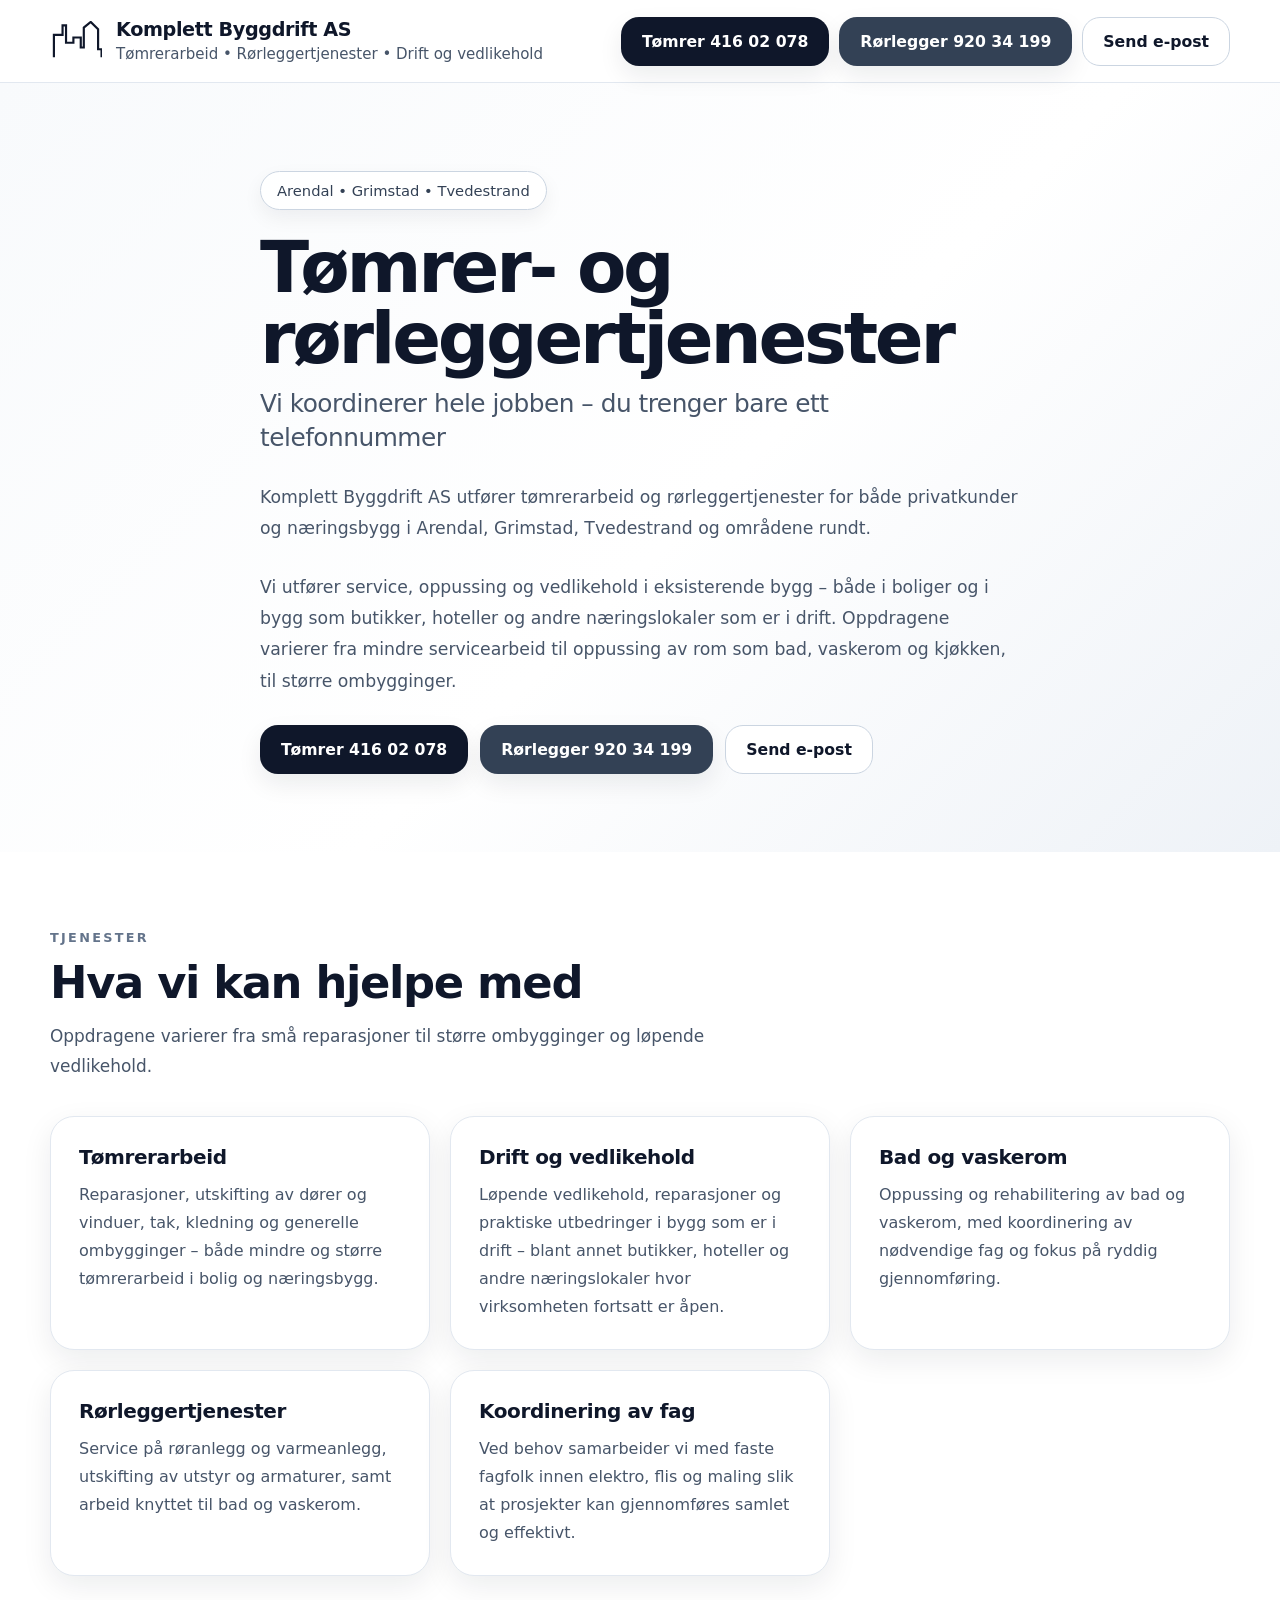
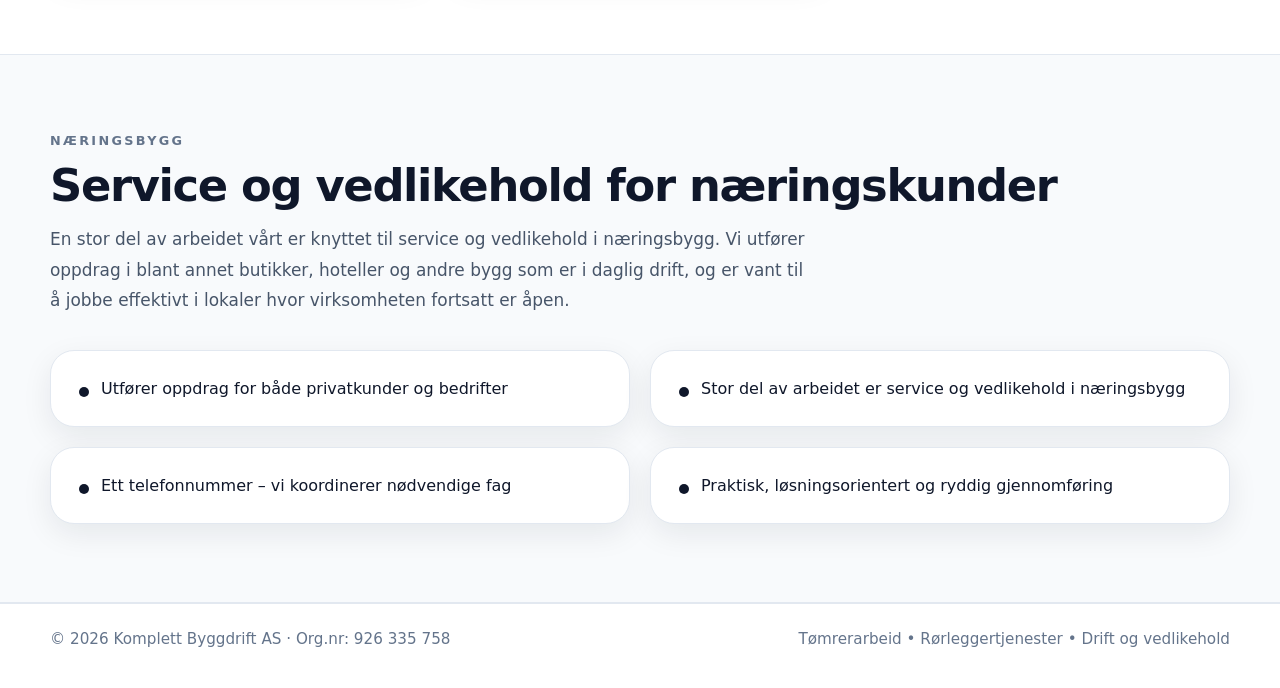
==== index.html @ c69a3c55 "Update index.html" ====
<!DOCTYPE html>
<html lang="no">
<head>
  <meta charset="UTF-8" />
  <meta name="viewport" content="width=device-width, initial-scale=1.0" />
  <title>Tømrer Arendal | Komplett Byggdrift AS</title>
  <meta name="description" content="Tømrerarbeid, rørleggertjenester og vedlikehold i Arendal, Grimstad og Tvedestrand. Oppussing, service og arbeid i eksisterende bygg for både privat og næring." />
  <style>
    :root {
      --bg: #ffffff;
      --bg-soft: #f8fafc;
      --text: #0f172a;
      --muted: #475569;
      --line: #e2e8f0;
      --dark: #0f172a;
      --dark-2: #334155;
      --card: #ffffff;
      --shadow: 0 10px 30px rgba(15, 23, 42, 0.08);
      --radius: 24px;
      --radius-sm: 14px;
      --max: 1180px;
    }

    * { box-sizing: border-box; }
    html { scroll-behavior: smooth; }
    body {
      margin: 0;
      font-family: system-ui, -apple-system, BlinkMacSystemFont, "Segoe UI", Roboto, Helvetica, Arial, sans-serif;
      color: var(--text);
      background: var(--bg);
    }

    a { color: inherit; }

    .container {
      width: min(var(--max), calc(100% - 32px));
      margin: 0 auto;
    }

    .site-header {
      position: sticky;
      top: 0;
      z-index: 50;
      background: rgba(255,255,255,0.94);
      backdrop-filter: blur(10px);
      border-bottom: 1px solid var(--line);
    }

    .header-inner {
      display: flex;
      align-items: center;
      justify-content: space-between;
      gap: 16px;
      min-height: 82px;
    }

    .brand {
      display: flex;
      align-items: center;
      gap: 14px;
      min-width: 0;
    }

    .brand-mark {
      width: 52px;
      height: 40px;
      flex: 0 0 auto;
    }

    .brand-title {
      font-size: 1.2rem;
      font-weight: 800;
      letter-spacing: -0.02em;
      margin: 0;
      line-height: 1.1;
    }

    .brand-sub {
      margin: 4px 0 0;
      font-size: 0.94rem;
      color: var(--muted);
    }

    .header-actions {
      display: flex;
      gap: 10px;
      flex-wrap: wrap;
      justify-content: flex-end;
    }

    .hero {
      position: relative;
      overflow: hidden;
      background: linear-gradient(135deg, #f8fafc 0%, #ffffff 55%, #eef2f7 100%);
    }

    .hero-inner {
      padding: 88px 0 78px;
      max-width: 760px;
    }

    .eyebrow {
      display: inline-flex;
      align-items: center;
      border: 1px solid #cbd5e1;
      background: rgba(255,255,255,0.9);
      color: #334155;
      border-radius: 999px;
      padding: 10px 16px;
      font-size: 0.92rem;
      box-shadow: 0 8px 20px rgba(15, 23, 42, 0.06);
    }

    h1 {
      margin: 22px 0 0;
      font-size: clamp(2.4rem, 6vw, 4.5rem);
      line-height: 0.98;
      letter-spacing: -0.045em;
    }

    .hero-subline {
      display: block;
      margin-top: 14px;
      font-size: clamp(1.08rem, 2.5vw, 1.55rem);
      line-height: 1.35;
      font-weight: 500;
      color: var(--muted);
      letter-spacing: -0.02em;
    }

    .hero p {
      font-size: 1.08rem;
      line-height: 1.8;
      color: var(--muted);
      margin: 28px 0 0;
      max-width: 760px;
    }

    .button-row {
      display: flex;
      flex-wrap: wrap;
      gap: 12px;
      margin-top: 28px;
    }

    .btn {
      display: inline-flex;
      align-items: center;
      justify-content: center;
      gap: 8px;
      padding: 14px 20px;
      border-radius: 18px;
      text-decoration: none;
      font-weight: 700;
      font-size: 0.98rem;
      border: 1px solid transparent;
      transition: transform 0.15s ease, box-shadow 0.15s ease, background 0.15s ease;
      box-shadow: 0 10px 24px rgba(15, 23, 42, 0.08);
    }

    .btn:hover { transform: translateY(-1px); }
    .btn-dark { background: var(--dark); color: white; }
    .btn-dark-2 { background: var(--dark-2); color: white; }
    .btn-light { background: white; color: var(--text); border-color: #cbd5e1; box-shadow: none; }

    section.content-section {
      padding: 78px 0;
    }

    .section-label {
      margin: 0;
      text-transform: uppercase;
      letter-spacing: 0.18em;
      font-size: 0.8rem;
      font-weight: 800;
      color: #64748b;
    }

    h2 {
      margin: 14px 0 0;
      font-size: clamp(2rem, 4vw, 2.8rem);
      line-height: 1.08;
      letter-spacing: -0.03em;
    }

    .section-intro {
      margin-top: 14px;
      max-width: 760px;
      font-size: 1.06rem;
      line-height: 1.8;
      color: var(--muted);
    }

    .services-grid,
    .strengths-grid {
      display: grid;
      gap: 20px;
      margin-top: 34px;
    }

    .services-grid {
      grid-template-columns: repeat(3, minmax(0, 1fr));
    }

    .strengths-grid {
      grid-template-columns: repeat(2, minmax(0, 1fr));
    }

    .card {
      background: var(--card);
      border: 1px solid var(--line);
      border-radius: var(--radius);
      padding: 28px;
      box-shadow: var(--shadow);
    }

    .card h3 {
      margin: 0;
      font-size: 1.25rem;
      letter-spacing: -0.02em;
    }

    .card p {
      margin: 12px 0 0;
      color: var(--muted);
      line-height: 1.75;
    }

    .soft-band {
      background: var(--bg-soft);
      border-top: 1px solid var(--line);
      border-bottom: 1px solid var(--line);
    }

    .strength-item {
      display: flex;
      gap: 12px;
      align-items: flex-start;
    }

    .dot {
      width: 10px;
      height: 10px;
      margin-top: 8px;
      border-radius: 999px;
      background: var(--dark);
      flex: 0 0 auto;
    }

    .contact-box {
      max-width: 780px;
    }

    .contact-note {
      margin-top: 12px;
      color: var(--muted);
      line-height: 1.7;
    }

    form {
      display: grid;
      gap: 14px;
      margin-top: 28px;
      max-width: 720px;
    }

    input, textarea {
      width: 100%;
      padding: 15px 16px;
      border: 1px solid #cbd5e1;
      border-radius: 16px;
      font: inherit;
      color: var(--text);
      background: white;
    }

    textarea { min-height: 140px; resize: vertical; }

    .footer {
      border-top: 1px solid var(--line);
      padding: 26px 0 40px;
      color: #64748b;
      font-size: 0.95rem;
    }

    .footer-inner {
      display: flex;
      justify-content: space-between;
      gap: 14px;
      flex-wrap: wrap;
    }

    .mobile-call {
      position: fixed;
      left: 50%;
      bottom: 16px;
      transform: translateX(-50%);
      z-index: 40;
      display: none;
      background: var(--dark);
      color: white;
      text-decoration: none;
      padding: 14px 22px;
      border-radius: 999px;
      font-weight: 800;
      box-shadow: 0 14px 30px rgba(15, 23, 42, 0.24);
    }

    @media (max-width: 980px) {
      .services-grid { grid-template-columns: repeat(2, minmax(0, 1fr)); }
      .header-inner { padding: 12px 0; }
      .header-actions { display: none; }
      .hero-inner { padding: 64px 0 60px; }
    }

    @media (max-width: 720px) {
      .container { width: min(var(--max), calc(100% - 24px)); }
      .services-grid,
      .strengths-grid { grid-template-columns: 1fr; }
      .card { padding: 22px; border-radius: 20px; }
      .brand-sub { font-size: 0.86rem; }
      .button-row .btn { width: 100%; }
      .mobile-call { display: inline-flex; }
      .footer { padding-bottom: 92px; }
    }
  </style>
  <script type="application/ld+json">
    {
      "@context": "https://schema.org",
      "@type": "HomeAndConstructionBusiness",
      "name": "Komplett Byggdrift AS",
      "areaServed": ["Arendal", "Grimstad", "Tvedestrand"],
      "telephone": "+4741602078",
      "email": "eirik@komplettbyggdrift.no",
      "description": "Tømrerarbeid, rørleggertjenester og vedlikehold i Arendal, Grimstad og Tvedestrand. Oppussing, service og arbeid i eksisterende bygg for både privat og næring."
    }
  </script>
</head>
<body>
  <header class="site-header">
    <div class="container header-inner">
      <div class="brand">
        <svg class="brand-mark" viewBox="0 0 240 180" aria-hidden="true" fill="none" xmlns="http://www.w3.org/2000/svg">
          <path d="M18 160V62H58V18H74V98H108V74H142V120H156V28L188 2L222 36V128H238V160" stroke="currentColor" stroke-width="10" stroke-linejoin="miter" stroke-linecap="square"/>
        </svg>
        <div>
          <p class="brand-title">Komplett Byggdrift AS</p>
          <p class="brand-sub">Tømrerarbeid • Rørleggertjenester • Drift og vedlikehold</p>
        </div>
      </div>

      <div class="header-actions">
        <a class="btn btn-dark" href="tel:41602078">Tømrer 416 02 078</a>
        <a class="btn btn-dark-2" href="tel:92034199">Rørlegger 920 34 199</a>
        <a class="btn btn-light" href="mailto:eirik@komplettbyggdrift.no">Send e-post</a>
      </div>
    </div>
  </header>

  <section class="hero">
    <div class="container hero-inner">
      <div class="eyebrow">Arendal • Grimstad • Tvedestrand</div>

      <h1>
        Tømrer- og rørleggertjenester
        <span class="hero-subline">Vi koordinerer hele jobben – du trenger bare ett telefonnummer</span>
      </h1>

      <p>
        Komplett Byggdrift AS utfører tømrerarbeid og rørleggertjenester for både privatkunder og næringsbygg i Arendal, Grimstad, Tvedestrand og områdene rundt.
      </p>

      <p>
        Vi utfører service, oppussing og vedlikehold i eksisterende bygg – både i boliger og i bygg som butikker, hoteller og andre næringslokaler som er i drift. Oppdragene varierer fra mindre servicearbeid til oppussing av rom som bad, vaskerom og kjøkken, til større ombygginger.
      </p>

      <div class="button-row">
        <a class="btn btn-dark" href="tel:41602078">Tømrer 416 02 078</a>
        <a class="btn btn-dark-2" href="tel:92034199">Rørlegger 920 34 199</a>
        <a class="btn btn-light" href="mailto:eirik@komplettbyggdrift.no">Send e-post</a>
      
      </div>
    </div>
  </section>

  <section class="content-section">
    <div class="container">
      <p class="section-label">Tjenester</p>
      <h2>Hva vi kan hjelpe med</h2>
      <p class="section-intro">Oppdragene varierer fra små reparasjoner til større ombygginger og løpende vedlikehold.</p>

      <div class="services-grid">
        <article class="card">
          <h3>Tømrerarbeid</h3>
          <p>Reparasjoner, utskifting av dører og vinduer, tak, kledning og generelle ombygginger – både mindre og større tømrerarbeid i bolig og næringsbygg.</p>
        </article>

        <article class="card">
          <h3>Drift og vedlikehold</h3>
          <p>Løpende vedlikehold, reparasjoner og praktiske utbedringer i bygg som er i drift – blant annet butikker, hoteller og andre næringslokaler hvor virksomheten fortsatt er åpen.</p>
        </article>

        <article class="card">
          <h3>Bad og vaskerom</h3>
          <p>Oppussing og rehabilitering av bad og vaskerom, med koordinering av nødvendige fag og fokus på ryddig gjennomføring.</p>
        </article>

        <article class="card">
          <h3>Rørleggertjenester</h3>
          <p>Service på røranlegg og varmeanlegg, utskifting av utstyr og armaturer, samt arbeid knyttet til bad og vaskerom.</p>
        </article>

        <article class="card">
          <h3>Koordinering av fag</h3>
          <p>Ved behov samarbeider vi med faste fagfolk innen elektro, flis og maling slik at prosjekter kan gjennomføres samlet og effektivt.</p>
        </article>
      </div>
    </div>
  </section>

  <section class="content-section soft-band">
    <div class="container">
      <p class="section-label">Næringsbygg</p>
      <h2>Service og vedlikehold for næringskunder</h2>
      <p class="section-intro">En stor del av arbeidet vårt er knyttet til service og vedlikehold i næringsbygg. Vi utfører oppdrag i blant annet butikker, hoteller og andre bygg som er i daglig drift, og er vant til å jobbe effektivt i lokaler hvor virksomheten fortsatt er åpen.</p>

      <div class="strengths-grid">
        <div class="card strength-item">
          <span class="dot"></span>
          <div>Utfører oppdrag for både privatkunder og bedrifter</div>
        </div>
        <div class="card strength-item">
          <span class="dot"></span>
          <div>Stor del av arbeidet er service og vedlikehold i næringsbygg</div>
        </div>
        <div class="card strength-item">
          <span class="dot"></span>
          <div>Ett telefonnummer – vi koordinerer nødvendige fag</div>
        </div>
        <div class="card strength-item">
          <span class="dot"></span>
          <div>Praktisk, løsningsorientert og ryddig gjennomføring</div>
        </div>
      </div>
    </div>
  </section>

      
    </div>
  </section>

  <footer class="footer">
    <div class="container footer-inner">
      <div>© 2026 Komplett Byggdrift AS · Org.nr: 926 335 758</div>
      <div>Tømrerarbeid • Rørleggertjenester • Drift og vedlikehold</div>
    </div>
  </footer>

  <a class="mobile-call" href="tel:41602078">📞 Ring oss</a>
</body>
</html>
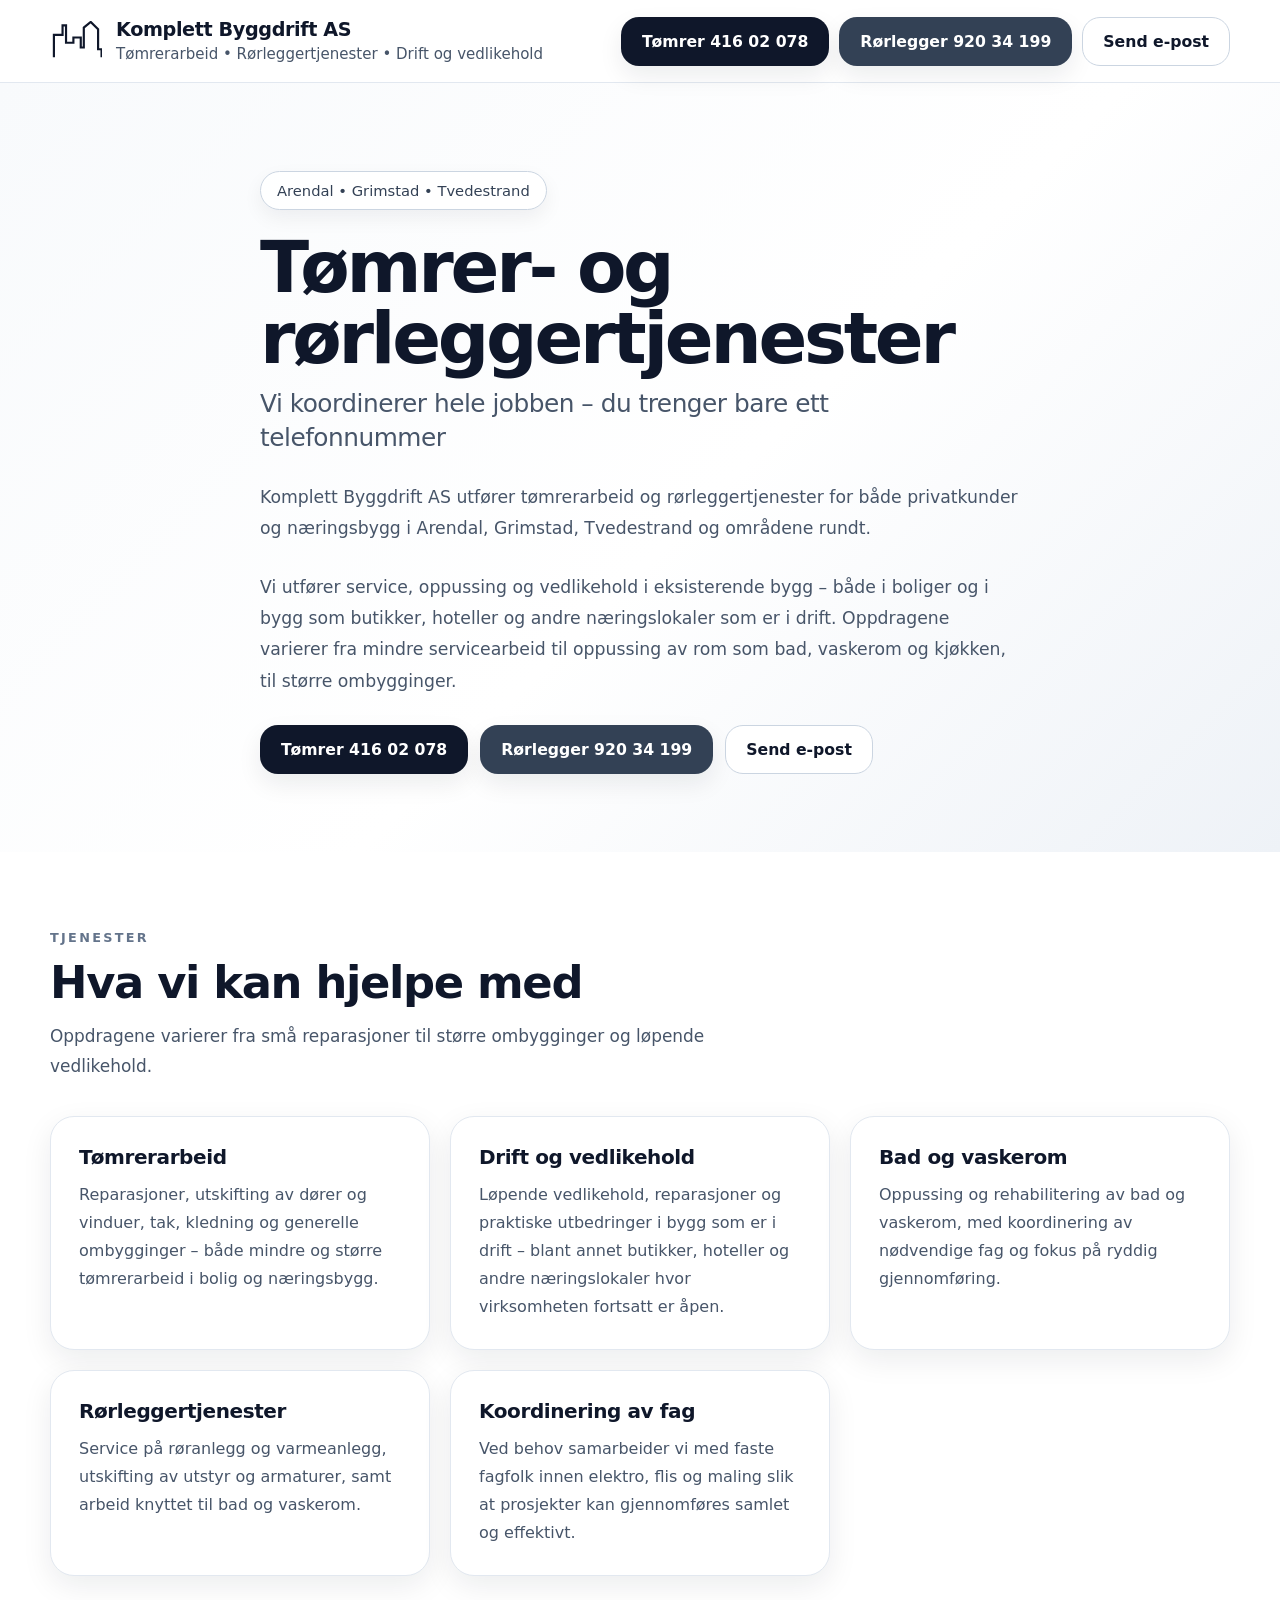
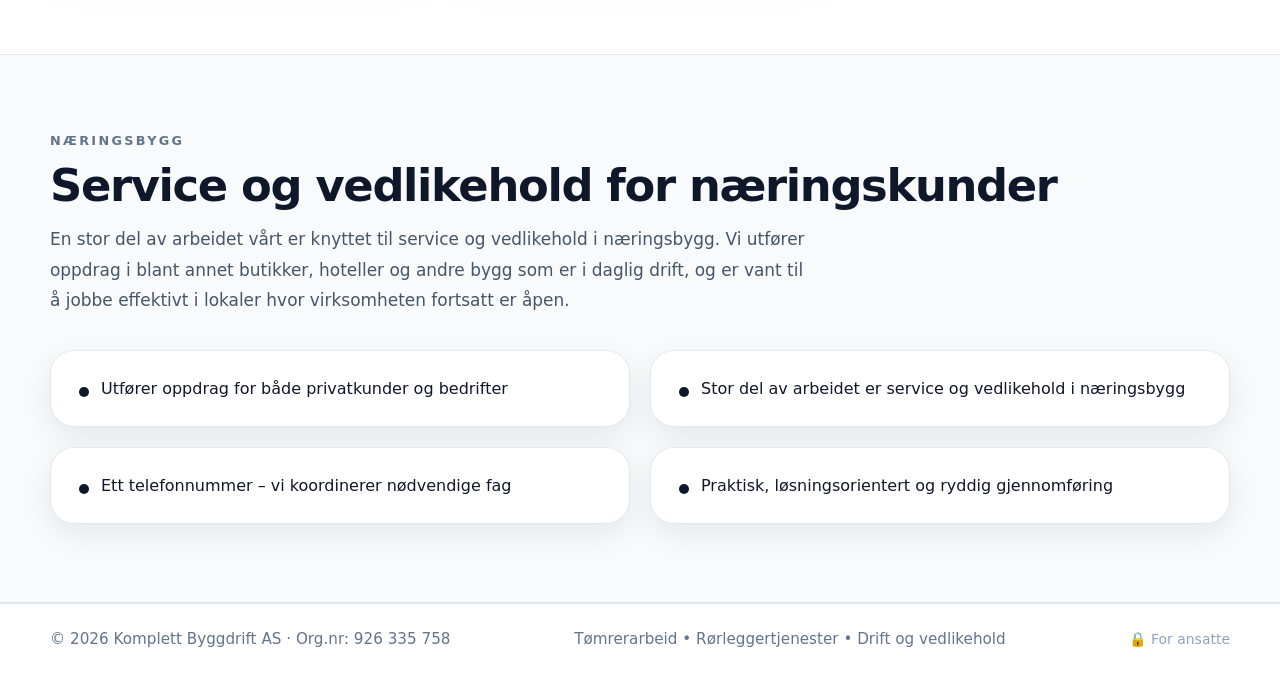
==== commit 186ebf7d: "Add files via upload" ====
--- a/index.html
+++ b/index.html
@@ -1,465 +1,466 @@
-<!DOCTYPE html>
-<html lang="no">
-<head>
-  <meta charset="UTF-8" />
-  <meta name="viewport" content="width=device-width, initial-scale=1.0" />
-  <title>Tømrer Arendal | Komplett Byggdrift AS</title>
-  <meta name="description" content="Tømrerarbeid, rørleggertjenester og vedlikehold i Arendal, Grimstad og Tvedestrand. Oppussing, service og arbeid i eksisterende bygg for både privat og næring." />
-  <style>
-    :root {
-      --bg: #ffffff;
-      --bg-soft: #f8fafc;
-      --text: #0f172a;
-      --muted: #475569;
-      --line: #e2e8f0;
-      --dark: #0f172a;
-      --dark-2: #334155;
-      --card: #ffffff;
-      --shadow: 0 10px 30px rgba(15, 23, 42, 0.08);
-      --radius: 24px;
-      --radius-sm: 14px;
-      --max: 1180px;
-    }
-
-    * { box-sizing: border-box; }
-    html { scroll-behavior: smooth; }
-    body {
-      margin: 0;
-      font-family: system-ui, -apple-system, BlinkMacSystemFont, "Segoe UI", Roboto, Helvetica, Arial, sans-serif;
-      color: var(--text);
-      background: var(--bg);
-    }
-
-    a { color: inherit; }
-
-    .container {
-      width: min(var(--max), calc(100% - 32px));
-      margin: 0 auto;
-    }
-
-    .site-header {
-      position: sticky;
-      top: 0;
-      z-index: 50;
-      background: rgba(255,255,255,0.94);
-      backdrop-filter: blur(10px);
-      border-bottom: 1px solid var(--line);
-    }
-
-    .header-inner {
-      display: flex;
-      align-items: center;
-      justify-content: space-between;
-      gap: 16px;
-      min-height: 82px;
-    }
-
-    .brand {
-      display: flex;
-      align-items: center;
-      gap: 14px;
-      min-width: 0;
-    }
-
-    .brand-mark {
-      width: 52px;
-      height: 40px;
-      flex: 0 0 auto;
-    }
-
-    .brand-title {
-      font-size: 1.2rem;
-      font-weight: 800;
-      letter-spacing: -0.02em;
-      margin: 0;
-      line-height: 1.1;
-    }
-
-    .brand-sub {
-      margin: 4px 0 0;
-      font-size: 0.94rem;
-      color: var(--muted);
-    }
-
-    .header-actions {
-      display: flex;
-      gap: 10px;
-      flex-wrap: wrap;
-      justify-content: flex-end;
-    }
-
-    .hero {
-      position: relative;
-      overflow: hidden;
-      background: linear-gradient(135deg, #f8fafc 0%, #ffffff 55%, #eef2f7 100%);
-    }
-
-    .hero-inner {
-      padding: 88px 0 78px;
-      max-width: 760px;
-    }
-
-    .eyebrow {
-      display: inline-flex;
-      align-items: center;
-      border: 1px solid #cbd5e1;
-      background: rgba(255,255,255,0.9);
-      color: #334155;
-      border-radius: 999px;
-      padding: 10px 16px;
-      font-size: 0.92rem;
-      box-shadow: 0 8px 20px rgba(15, 23, 42, 0.06);
-    }
-
-    h1 {
-      margin: 22px 0 0;
-      font-size: clamp(2.4rem, 6vw, 4.5rem);
-      line-height: 0.98;
-      letter-spacing: -0.045em;
-    }
-
-    .hero-subline {
-      display: block;
-      margin-top: 14px;
-      font-size: clamp(1.08rem, 2.5vw, 1.55rem);
-      line-height: 1.35;
-      font-weight: 500;
-      color: var(--muted);
-      letter-spacing: -0.02em;
-    }
-
-    .hero p {
-      font-size: 1.08rem;
-      line-height: 1.8;
-      color: var(--muted);
-      margin: 28px 0 0;
-      max-width: 760px;
-    }
-
-    .button-row {
-      display: flex;
-      flex-wrap: wrap;
-      gap: 12px;
-      margin-top: 28px;
-    }
-
-    .btn {
-      display: inline-flex;
-      align-items: center;
-      justify-content: center;
-      gap: 8px;
-      padding: 14px 20px;
-      border-radius: 18px;
-      text-decoration: none;
-      font-weight: 700;
-      font-size: 0.98rem;
-      border: 1px solid transparent;
-      transition: transform 0.15s ease, box-shadow 0.15s ease, background 0.15s ease;
-      box-shadow: 0 10px 24px rgba(15, 23, 42, 0.08);
-    }
-
-    .btn:hover { transform: translateY(-1px); }
-    .btn-dark { background: var(--dark); color: white; }
-    .btn-dark-2 { background: var(--dark-2); color: white; }
-    .btn-light { background: white; color: var(--text); border-color: #cbd5e1; box-shadow: none; }
-
-    section.content-section {
-      padding: 78px 0;
-    }
-
-    .section-label {
-      margin: 0;
-      text-transform: uppercase;
-      letter-spacing: 0.18em;
-      font-size: 0.8rem;
-      font-weight: 800;
-      color: #64748b;
-    }
-
-    h2 {
-      margin: 14px 0 0;
-      font-size: clamp(2rem, 4vw, 2.8rem);
-      line-height: 1.08;
-      letter-spacing: -0.03em;
-    }
-
-    .section-intro {
-      margin-top: 14px;
-      max-width: 760px;
-      font-size: 1.06rem;
-      line-height: 1.8;
-      color: var(--muted);
-    }
-
-    .services-grid,
-    .strengths-grid {
-      display: grid;
-      gap: 20px;
-      margin-top: 34px;
-    }
-
-    .services-grid {
-      grid-template-columns: repeat(3, minmax(0, 1fr));
-    }
-
-    .strengths-grid {
-      grid-template-columns: repeat(2, minmax(0, 1fr));
-    }
-
-    .card {
-      background: var(--card);
-      border: 1px solid var(--line);
-      border-radius: var(--radius);
-      padding: 28px;
-      box-shadow: var(--shadow);
-    }
-
-    .card h3 {
-      margin: 0;
-      font-size: 1.25rem;
-      letter-spacing: -0.02em;
-    }
-
-    .card p {
-      margin: 12px 0 0;
-      color: var(--muted);
-      line-height: 1.75;
-    }
-
-    .soft-band {
-      background: var(--bg-soft);
-      border-top: 1px solid var(--line);
-      border-bottom: 1px solid var(--line);
-    }
-
-    .strength-item {
-      display: flex;
-      gap: 12px;
-      align-items: flex-start;
-    }
-
-    .dot {
-      width: 10px;
-      height: 10px;
-      margin-top: 8px;
-      border-radius: 999px;
-      background: var(--dark);
-      flex: 0 0 auto;
-    }
-
-    .contact-box {
-      max-width: 780px;
-    }
-
-    .contact-note {
-      margin-top: 12px;
-      color: var(--muted);
-      line-height: 1.7;
-    }
-
-    form {
-      display: grid;
-      gap: 14px;
-      margin-top: 28px;
-      max-width: 720px;
-    }
-
-    input, textarea {
-      width: 100%;
-      padding: 15px 16px;
-      border: 1px solid #cbd5e1;
-      border-radius: 16px;
-      font: inherit;
-      color: var(--text);
-      background: white;
-    }
-
-    textarea { min-height: 140px; resize: vertical; }
-
-    .footer {
-      border-top: 1px solid var(--line);
-      padding: 26px 0 40px;
-      color: #64748b;
-      font-size: 0.95rem;
-    }
-
-    .footer-inner {
-      display: flex;
-      justify-content: space-between;
-      gap: 14px;
-      flex-wrap: wrap;
-    }
-
-    .mobile-call {
-      position: fixed;
-      left: 50%;
-      bottom: 16px;
-      transform: translateX(-50%);
-      z-index: 40;
-      display: none;
-      background: var(--dark);
-      color: white;
-      text-decoration: none;
-      padding: 14px 22px;
-      border-radius: 999px;
-      font-weight: 800;
-      box-shadow: 0 14px 30px rgba(15, 23, 42, 0.24);
-    }
-
-    @media (max-width: 980px) {
-      .services-grid { grid-template-columns: repeat(2, minmax(0, 1fr)); }
-      .header-inner { padding: 12px 0; }
-      .header-actions { display: none; }
-      .hero-inner { padding: 64px 0 60px; }
-    }
-
-    @media (max-width: 720px) {
-      .container { width: min(var(--max), calc(100% - 24px)); }
-      .services-grid,
-      .strengths-grid { grid-template-columns: 1fr; }
-      .card { padding: 22px; border-radius: 20px; }
-      .brand-sub { font-size: 0.86rem; }
-      .button-row .btn { width: 100%; }
-      .mobile-call { display: inline-flex; }
-      .footer { padding-bottom: 92px; }
-    }
-  </style>
-  <script type="application/ld+json">
-    {
-      "@context": "https://schema.org",
-      "@type": "HomeAndConstructionBusiness",
-      "name": "Komplett Byggdrift AS",
-      "areaServed": ["Arendal", "Grimstad", "Tvedestrand"],
-      "telephone": "+4741602078",
-      "email": "eirik@komplettbyggdrift.no",
-      "description": "Tømrerarbeid, rørleggertjenester og vedlikehold i Arendal, Grimstad og Tvedestrand. Oppussing, service og arbeid i eksisterende bygg for både privat og næring."
-    }
-  </script>
-</head>
-<body>
-  <header class="site-header">
-    <div class="container header-inner">
-      <div class="brand">
-        <svg class="brand-mark" viewBox="0 0 240 180" aria-hidden="true" fill="none" xmlns="http://www.w3.org/2000/svg">
-          <path d="M18 160V62H58V18H74V98H108V74H142V120H156V28L188 2L222 36V128H238V160" stroke="currentColor" stroke-width="10" stroke-linejoin="miter" stroke-linecap="square"/>
-        </svg>
-        <div>
-          <p class="brand-title">Komplett Byggdrift AS</p>
-          <p class="brand-sub">Tømrerarbeid • Rørleggertjenester • Drift og vedlikehold</p>
-        </div>
-      </div>
-
-      <div class="header-actions">
-        <a class="btn btn-dark" href="tel:41602078">Tømrer 416 02 078</a>
-        <a class="btn btn-dark-2" href="tel:92034199">Rørlegger 920 34 199</a>
-        <a class="btn btn-light" href="mailto:eirik@komplettbyggdrift.no">Send e-post</a>
-      </div>
-    </div>
-  </header>
-
-  <section class="hero">
-    <div class="container hero-inner">
-      <div class="eyebrow">Arendal • Grimstad • Tvedestrand</div>
-
-      <h1>
-        Tømrer- og rørleggertjenester
-        <span class="hero-subline">Vi koordinerer hele jobben – du trenger bare ett telefonnummer</span>
-      </h1>
-
-      <p>
-        Komplett Byggdrift AS utfører tømrerarbeid og rørleggertjenester for både privatkunder og næringsbygg i Arendal, Grimstad, Tvedestrand og områdene rundt.
-      </p>
-
-      <p>
-        Vi utfører service, oppussing og vedlikehold i eksisterende bygg – både i boliger og i bygg som butikker, hoteller og andre næringslokaler som er i drift. Oppdragene varierer fra mindre servicearbeid til oppussing av rom som bad, vaskerom og kjøkken, til større ombygginger.
-      </p>
-
-      <div class="button-row">
-        <a class="btn btn-dark" href="tel:41602078">Tømrer 416 02 078</a>
-        <a class="btn btn-dark-2" href="tel:92034199">Rørlegger 920 34 199</a>
-        <a class="btn btn-light" href="mailto:eirik@komplettbyggdrift.no">Send e-post</a>
-      
-      </div>
-    </div>
-  </section>
-
-  <section class="content-section">
-    <div class="container">
-      <p class="section-label">Tjenester</p>
-      <h2>Hva vi kan hjelpe med</h2>
-      <p class="section-intro">Oppdragene varierer fra små reparasjoner til større ombygginger og løpende vedlikehold.</p>
-
-      <div class="services-grid">
-        <article class="card">
-          <h3>Tømrerarbeid</h3>
-          <p>Reparasjoner, utskifting av dører og vinduer, tak, kledning og generelle ombygginger – både mindre og større tømrerarbeid i bolig og næringsbygg.</p>
-        </article>
-
-        <article class="card">
-          <h3>Drift og vedlikehold</h3>
-          <p>Løpende vedlikehold, reparasjoner og praktiske utbedringer i bygg som er i drift – blant annet butikker, hoteller og andre næringslokaler hvor virksomheten fortsatt er åpen.</p>
-        </article>
-
-        <article class="card">
-          <h3>Bad og vaskerom</h3>
-          <p>Oppussing og rehabilitering av bad og vaskerom, med koordinering av nødvendige fag og fokus på ryddig gjennomføring.</p>
-        </article>
-
-        <article class="card">
-          <h3>Rørleggertjenester</h3>
-          <p>Service på røranlegg og varmeanlegg, utskifting av utstyr og armaturer, samt arbeid knyttet til bad og vaskerom.</p>
-        </article>
-
-        <article class="card">
-          <h3>Koordinering av fag</h3>
-          <p>Ved behov samarbeider vi med faste fagfolk innen elektro, flis og maling slik at prosjekter kan gjennomføres samlet og effektivt.</p>
-        </article>
-      </div>
-    </div>
-  </section>
-
-  <section class="content-section soft-band">
-    <div class="container">
-      <p class="section-label">Næringsbygg</p>
-      <h2>Service og vedlikehold for næringskunder</h2>
-      <p class="section-intro">En stor del av arbeidet vårt er knyttet til service og vedlikehold i næringsbygg. Vi utfører oppdrag i blant annet butikker, hoteller og andre bygg som er i daglig drift, og er vant til å jobbe effektivt i lokaler hvor virksomheten fortsatt er åpen.</p>
-
-      <div class="strengths-grid">
-        <div class="card strength-item">
-          <span class="dot"></span>
-          <div>Utfører oppdrag for både privatkunder og bedrifter</div>
-        </div>
-        <div class="card strength-item">
-          <span class="dot"></span>
-          <div>Stor del av arbeidet er service og vedlikehold i næringsbygg</div>
-        </div>
-        <div class="card strength-item">
-          <span class="dot"></span>
-          <div>Ett telefonnummer – vi koordinerer nødvendige fag</div>
-        </div>
-        <div class="card strength-item">
-          <span class="dot"></span>
-          <div>Praktisk, løsningsorientert og ryddig gjennomføring</div>
-        </div>
-      </div>
-    </div>
-  </section>
-
-      
-    </div>
-  </section>
-
-  <footer class="footer">
-    <div class="container footer-inner">
-      <div>© 2026 Komplett Byggdrift AS · Org.nr: 926 335 758</div>
-      <div>Tømrerarbeid • Rørleggertjenester • Drift og vedlikehold</div>
-    </div>
-  </footer>
-
-  <a class="mobile-call" href="tel:41602078">📞 Ring oss</a>
-</body>
-</html>
-
-
-
-
+<!DOCTYPE html>
+<html lang="no">
+<head>
+  <meta charset="UTF-8" />
+  <meta name="viewport" content="width=device-width, initial-scale=1.0" />
+  <title>Tømrer Arendal | Komplett Byggdrift AS</title>
+  <meta name="description" content="Tømrerarbeid, rørleggertjenester og vedlikehold i Arendal, Grimstad og Tvedestrand. Oppussing, service og arbeid i eksisterende bygg for både privat og næring." />
+  <style>
+    :root {
+      --bg: #ffffff;
+      --bg-soft: #f8fafc;
+      --text: #0f172a;
+      --muted: #475569;
+      --line: #e2e8f0;
+      --dark: #0f172a;
+      --dark-2: #334155;
+      --card: #ffffff;
+      --shadow: 0 10px 30px rgba(15, 23, 42, 0.08);
+      --radius: 24px;
+      --radius-sm: 14px;
+      --max: 1180px;
+    }
+
+    * { box-sizing: border-box; }
+    html { scroll-behavior: smooth; }
+    body {
+      margin: 0;
+      font-family: system-ui, -apple-system, BlinkMacSystemFont, "Segoe UI", Roboto, Helvetica, Arial, sans-serif;
+      color: var(--text);
+      background: var(--bg);
+    }
+
+    a { color: inherit; }
+
+    .container {
+      width: min(var(--max), calc(100% - 32px));
+      margin: 0 auto;
+    }
+
+    .site-header {
+      position: sticky;
+      top: 0;
+      z-index: 50;
+      background: rgba(255,255,255,0.94);
+      backdrop-filter: blur(10px);
+      border-bottom: 1px solid var(--line);
+    }
+
+    .header-inner {
+      display: flex;
+      align-items: center;
+      justify-content: space-between;
+      gap: 16px;
+      min-height: 82px;
+    }
+
+    .brand {
+      display: flex;
+      align-items: center;
+      gap: 14px;
+      min-width: 0;
+    }
+
+    .brand-mark {
+      width: 52px;
+      height: 40px;
+      flex: 0 0 auto;
+    }
+
+    .brand-title {
+      font-size: 1.2rem;
+      font-weight: 800;
+      letter-spacing: -0.02em;
+      margin: 0;
+      line-height: 1.1;
+    }
+
+    .brand-sub {
+      margin: 4px 0 0;
+      font-size: 0.94rem;
+      color: var(--muted);
+    }
+
+    .header-actions {
+      display: flex;
+      gap: 10px;
+      flex-wrap: wrap;
+      justify-content: flex-end;
+    }
+
+    .hero {
+      position: relative;
+      overflow: hidden;
+      background: linear-gradient(135deg, #f8fafc 0%, #ffffff 55%, #eef2f7 100%);
+    }
+
+    .hero-inner {
+      padding: 88px 0 78px;
+      max-width: 760px;
+    }
+
+    .eyebrow {
+      display: inline-flex;
+      align-items: center;
+      border: 1px solid #cbd5e1;
+      background: rgba(255,255,255,0.9);
+      color: #334155;
+      border-radius: 999px;
+      padding: 10px 16px;
+      font-size: 0.92rem;
+      box-shadow: 0 8px 20px rgba(15, 23, 42, 0.06);
+    }
+
+    h1 {
+      margin: 22px 0 0;
+      font-size: clamp(2.4rem, 6vw, 4.5rem);
+      line-height: 0.98;
+      letter-spacing: -0.045em;
+    }
+
+    .hero-subline {
+      display: block;
+      margin-top: 14px;
+      font-size: clamp(1.08rem, 2.5vw, 1.55rem);
+      line-height: 1.35;
+      font-weight: 500;
+      color: var(--muted);
+      letter-spacing: -0.02em;
+    }
+
+    .hero p {
+      font-size: 1.08rem;
+      line-height: 1.8;
+      color: var(--muted);
+      margin: 28px 0 0;
+      max-width: 760px;
+    }
+
+    .button-row {
+      display: flex;
+      flex-wrap: wrap;
+      gap: 12px;
+      margin-top: 28px;
+    }
+
+    .btn {
+      display: inline-flex;
+      align-items: center;
+      justify-content: center;
+      gap: 8px;
+      padding: 14px 20px;
+      border-radius: 18px;
+      text-decoration: none;
+      font-weight: 700;
+      font-size: 0.98rem;
+      border: 1px solid transparent;
+      transition: transform 0.15s ease, box-shadow 0.15s ease, background 0.15s ease;
+      box-shadow: 0 10px 24px rgba(15, 23, 42, 0.08);
+    }
+
+    .btn:hover { transform: translateY(-1px); }
+    .btn-dark { background: var(--dark); color: white; }
+    .btn-dark-2 { background: var(--dark-2); color: white; }
+    .btn-light { background: white; color: var(--text); border-color: #cbd5e1; box-shadow: none; }
+
+    section.content-section {
+      padding: 78px 0;
+    }
+
+    .section-label {
+      margin: 0;
+      text-transform: uppercase;
+      letter-spacing: 0.18em;
+      font-size: 0.8rem;
+      font-weight: 800;
+      color: #64748b;
+    }
+
+    h2 {
+      margin: 14px 0 0;
+      font-size: clamp(2rem, 4vw, 2.8rem);
+      line-height: 1.08;
+      letter-spacing: -0.03em;
+    }
+
+    .section-intro {
+      margin-top: 14px;
+      max-width: 760px;
+      font-size: 1.06rem;
+      line-height: 1.8;
+      color: var(--muted);
+    }
+
+    .services-grid,
+    .strengths-grid {
+      display: grid;
+      gap: 20px;
+      margin-top: 34px;
+    }
+
+    .services-grid {
+      grid-template-columns: repeat(3, minmax(0, 1fr));
+    }
+
+    .strengths-grid {
+      grid-template-columns: repeat(2, minmax(0, 1fr));
+    }
+
+    .card {
+      background: var(--card);
+      border: 1px solid var(--line);
+      border-radius: var(--radius);
+      padding: 28px;
+      box-shadow: var(--shadow);
+    }
+
+    .card h3 {
+      margin: 0;
+      font-size: 1.25rem;
+      letter-spacing: -0.02em;
+    }
+
+    .card p {
+      margin: 12px 0 0;
+      color: var(--muted);
+      line-height: 1.75;
+    }
+
+    .soft-band {
+      background: var(--bg-soft);
+      border-top: 1px solid var(--line);
+      border-bottom: 1px solid var(--line);
+    }
+
+    .strength-item {
+      display: flex;
+      gap: 12px;
+      align-items: flex-start;
+    }
+
+    .dot {
+      width: 10px;
+      height: 10px;
+      margin-top: 8px;
+      border-radius: 999px;
+      background: var(--dark);
+      flex: 0 0 auto;
+    }
+
+    .contact-box {
+      max-width: 780px;
+    }
+
+    .contact-note {
+      margin-top: 12px;
+      color: var(--muted);
+      line-height: 1.7;
+    }
+
+    form {
+      display: grid;
+      gap: 14px;
+      margin-top: 28px;
+      max-width: 720px;
+    }
+
+    input, textarea {
+      width: 100%;
+      padding: 15px 16px;
+      border: 1px solid #cbd5e1;
+      border-radius: 16px;
+      font: inherit;
+      color: var(--text);
+      background: white;
+    }
+
+    textarea { min-height: 140px; resize: vertical; }
+
+    .footer {
+      border-top: 1px solid var(--line);
+      padding: 26px 0 40px;
+      color: #64748b;
+      font-size: 0.95rem;
+    }
+
+    .footer-inner {
+      display: flex;
+      justify-content: space-between;
+      gap: 14px;
+      flex-wrap: wrap;
+    }
+
+    .mobile-call {
+      position: fixed;
+      left: 50%;
+      bottom: 16px;
+      transform: translateX(-50%);
+      z-index: 40;
+      display: none;
+      background: var(--dark);
+      color: white;
+      text-decoration: none;
+      padding: 14px 22px;
+      border-radius: 999px;
+      font-weight: 800;
+      box-shadow: 0 14px 30px rgba(15, 23, 42, 0.24);
+    }
+
+    @media (max-width: 980px) {
+      .services-grid { grid-template-columns: repeat(2, minmax(0, 1fr)); }
+      .header-inner { padding: 12px 0; }
+      .header-actions { display: none; }
+      .hero-inner { padding: 64px 0 60px; }
+    }
+
+    @media (max-width: 720px) {
+      .container { width: min(var(--max), calc(100% - 24px)); }
+      .services-grid,
+      .strengths-grid { grid-template-columns: 1fr; }
+      .card { padding: 22px; border-radius: 20px; }
+      .brand-sub { font-size: 0.86rem; }
+      .button-row .btn { width: 100%; }
+      .mobile-call { display: inline-flex; }
+      .footer { padding-bottom: 92px; }
+    }
+  </style>
+  <script type="application/ld+json">
+    {
+      "@context": "https://schema.org",
+      "@type": "HomeAndConstructionBusiness",
+      "name": "Komplett Byggdrift AS",
+      "areaServed": ["Arendal", "Grimstad", "Tvedestrand"],
+      "telephone": "+4741602078",
+      "email": "eirik@komplettbyggdrift.no",
+      "description": "Tømrerarbeid, rørleggertjenester og vedlikehold i Arendal, Grimstad og Tvedestrand. Oppussing, service og arbeid i eksisterende bygg for både privat og næring."
+    }
+  </script>
+</head>
+<body>
+  <header class="site-header">
+    <div class="container header-inner">
+      <div class="brand">
+        <svg class="brand-mark" viewBox="0 0 240 180" aria-hidden="true" fill="none" xmlns="http://www.w3.org/2000/svg">
+          <path d="M18 160V62H58V18H74V98H108V74H142V120H156V28L188 2L222 36V128H238V160" stroke="currentColor" stroke-width="10" stroke-linejoin="miter" stroke-linecap="square"/>
+        </svg>
+        <div>
+          <p class="brand-title">Komplett Byggdrift AS</p>
+          <p class="brand-sub">Tømrerarbeid • Rørleggertjenester • Drift og vedlikehold</p>
+        </div>
+      </div>
+
+      <div class="header-actions">
+        <a class="btn btn-dark" href="tel:41602078">Tømrer 416 02 078</a>
+        <a class="btn btn-dark-2" href="tel:92034199">Rørlegger 920 34 199</a>
+        <a class="btn btn-light" href="mailto:eirik@komplettbyggdrift.no">Send e-post</a>
+      </div>
+    </div>
+  </header>
+
+  <section class="hero">
+    <div class="container hero-inner">
+      <div class="eyebrow">Arendal • Grimstad • Tvedestrand</div>
+
+      <h1>
+        Tømrer- og rørleggertjenester
+        <span class="hero-subline">Vi koordinerer hele jobben – du trenger bare ett telefonnummer</span>
+      </h1>
+
+      <p>
+        Komplett Byggdrift AS utfører tømrerarbeid og rørleggertjenester for både privatkunder og næringsbygg i Arendal, Grimstad, Tvedestrand og områdene rundt.
+      </p>
+
+      <p>
+        Vi utfører service, oppussing og vedlikehold i eksisterende bygg – både i boliger og i bygg som butikker, hoteller og andre næringslokaler som er i drift. Oppdragene varierer fra mindre servicearbeid til oppussing av rom som bad, vaskerom og kjøkken, til større ombygginger.
+      </p>
+
+      <div class="button-row">
+        <a class="btn btn-dark" href="tel:41602078">Tømrer 416 02 078</a>
+        <a class="btn btn-dark-2" href="tel:92034199">Rørlegger 920 34 199</a>
+        <a class="btn btn-light" href="mailto:eirik@komplettbyggdrift.no">Send e-post</a>
+      
+      </div>
+    </div>
+  </section>
+
+  <section class="content-section">
+    <div class="container">
+      <p class="section-label">Tjenester</p>
+      <h2>Hva vi kan hjelpe med</h2>
+      <p class="section-intro">Oppdragene varierer fra små reparasjoner til større ombygginger og løpende vedlikehold.</p>
+
+      <div class="services-grid">
+        <article class="card">
+          <h3>Tømrerarbeid</h3>
+          <p>Reparasjoner, utskifting av dører og vinduer, tak, kledning og generelle ombygginger – både mindre og større tømrerarbeid i bolig og næringsbygg.</p>
+        </article>
+
+        <article class="card">
+          <h3>Drift og vedlikehold</h3>
+          <p>Løpende vedlikehold, reparasjoner og praktiske utbedringer i bygg som er i drift – blant annet butikker, hoteller og andre næringslokaler hvor virksomheten fortsatt er åpen.</p>
+        </article>
+
+        <article class="card">
+          <h3>Bad og vaskerom</h3>
+          <p>Oppussing og rehabilitering av bad og vaskerom, med koordinering av nødvendige fag og fokus på ryddig gjennomføring.</p>
+        </article>
+
+        <article class="card">
+          <h3>Rørleggertjenester</h3>
+          <p>Service på røranlegg og varmeanlegg, utskifting av utstyr og armaturer, samt arbeid knyttet til bad og vaskerom.</p>
+        </article>
+
+        <article class="card">
+          <h3>Koordinering av fag</h3>
+          <p>Ved behov samarbeider vi med faste fagfolk innen elektro, flis og maling slik at prosjekter kan gjennomføres samlet og effektivt.</p>
+        </article>
+      </div>
+    </div>
+  </section>
+
+  <section class="content-section soft-band">
+    <div class="container">
+      <p class="section-label">Næringsbygg</p>
+      <h2>Service og vedlikehold for næringskunder</h2>
+      <p class="section-intro">En stor del av arbeidet vårt er knyttet til service og vedlikehold i næringsbygg. Vi utfører oppdrag i blant annet butikker, hoteller og andre bygg som er i daglig drift, og er vant til å jobbe effektivt i lokaler hvor virksomheten fortsatt er åpen.</p>
+
+      <div class="strengths-grid">
+        <div class="card strength-item">
+          <span class="dot"></span>
+          <div>Utfører oppdrag for både privatkunder og bedrifter</div>
+        </div>
+        <div class="card strength-item">
+          <span class="dot"></span>
+          <div>Stor del av arbeidet er service og vedlikehold i næringsbygg</div>
+        </div>
+        <div class="card strength-item">
+          <span class="dot"></span>
+          <div>Ett telefonnummer – vi koordinerer nødvendige fag</div>
+        </div>
+        <div class="card strength-item">
+          <span class="dot"></span>
+          <div>Praktisk, løsningsorientert og ryddig gjennomføring</div>
+        </div>
+      </div>
+    </div>
+  </section>
+
+      
+    </div>
+  </section>
+
+  <footer class="footer">
+    <div class="container footer-inner">
+      <div>© 2026 Komplett Byggdrift AS · Org.nr: 926 335 758</div>
+      <div>Tømrerarbeid • Rørleggertjenester • Drift og vedlikehold</div>
+      <div><a href="anbudskalkulator.html" style="color:#94a3b8;text-decoration:none;font-size:0.92em">🔒 For ansatte</a></div>
+    </div>
+  </footer>
+
+  <a class="mobile-call" href="tel:41602078">📞 Ring oss</a>
+</body>
+</html>
+
+
+
+
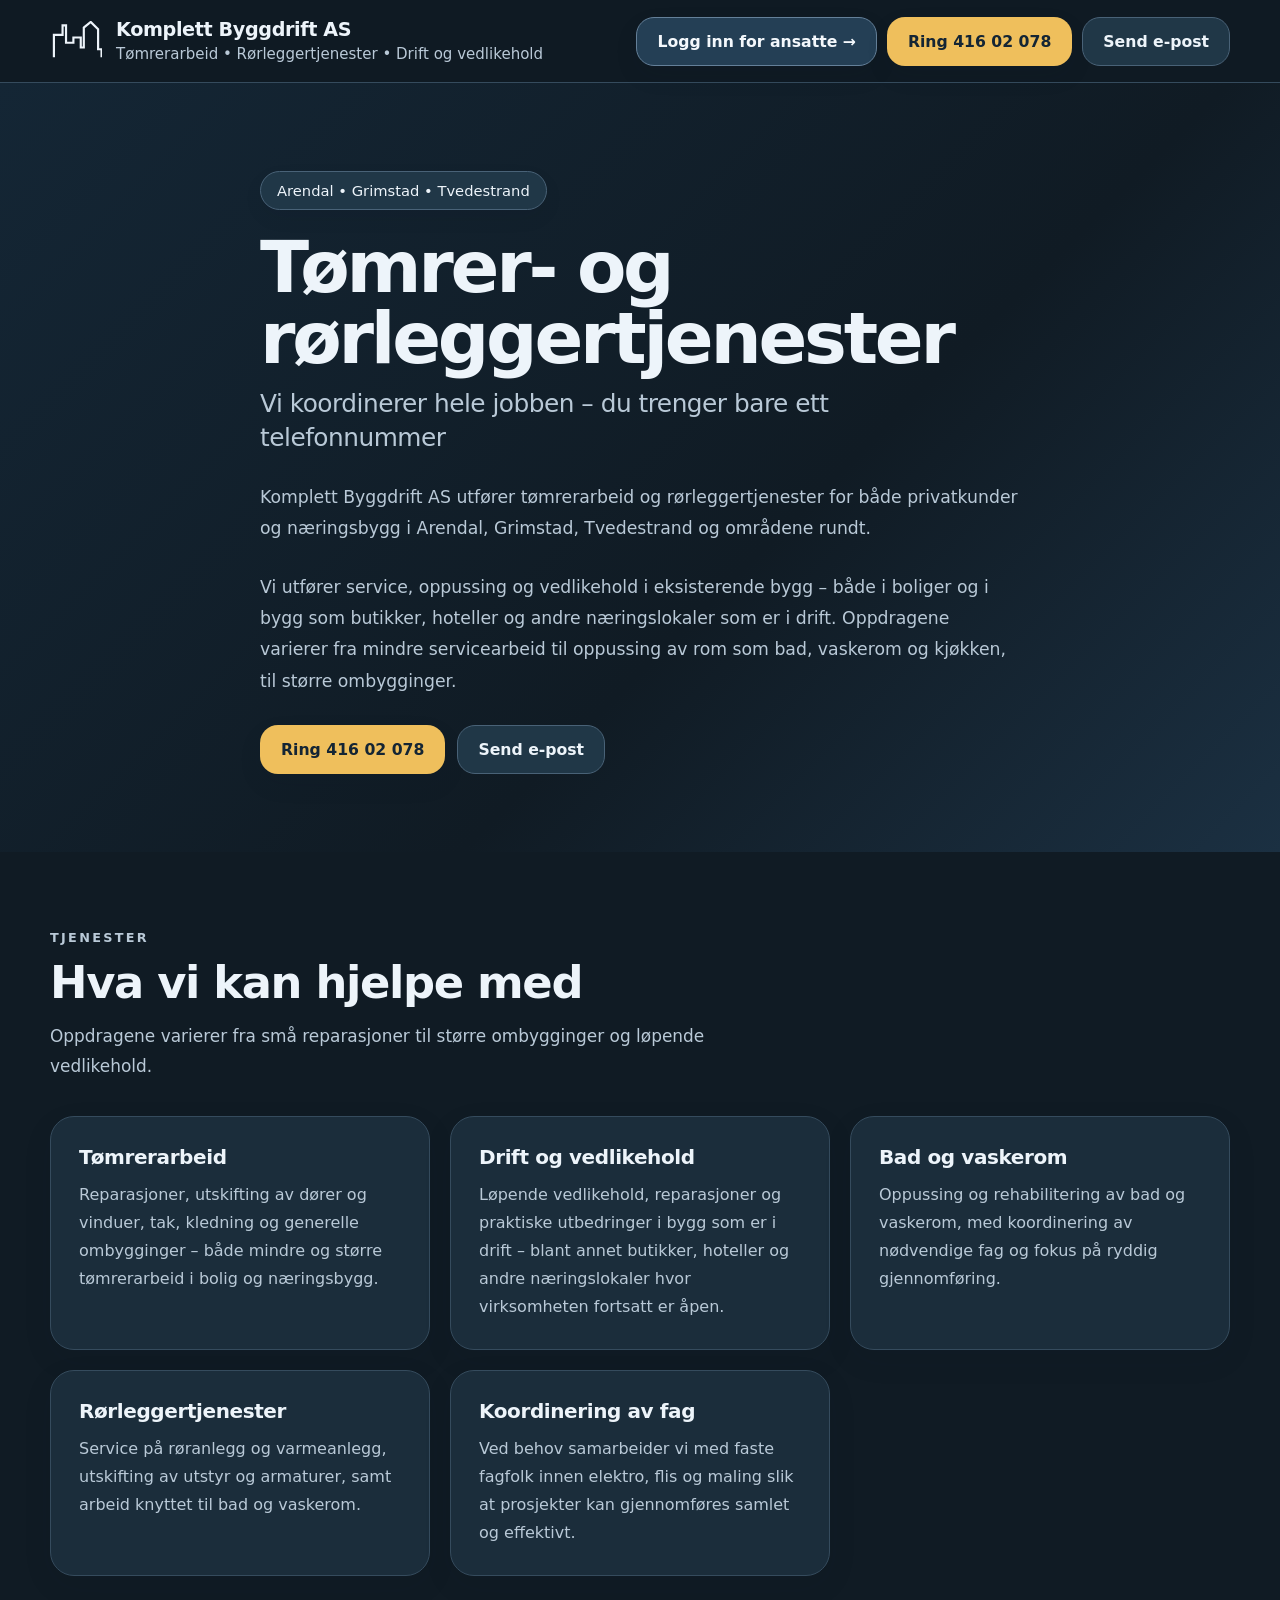
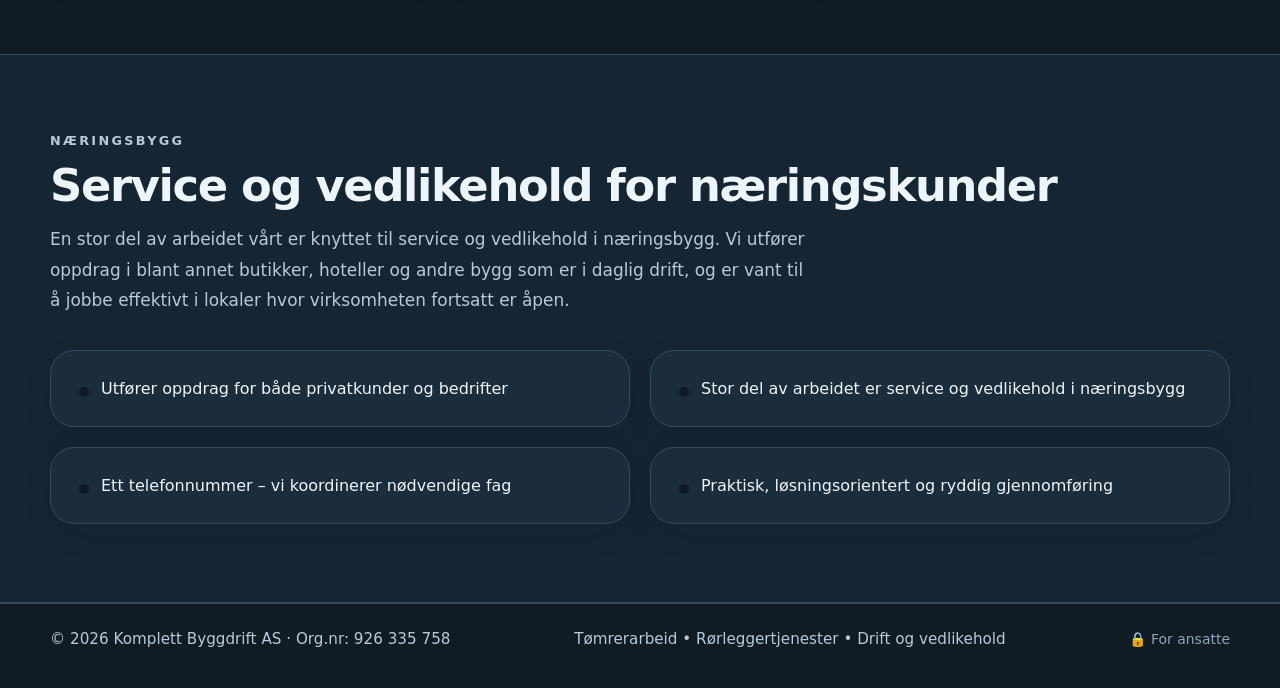
==== commit d26b8642: "Improve dark homepage, shared contact and project navigation" ====
--- a/index.html
+++ b/index.html
@@ -3,18 +3,126 @@
 <head>
   <meta charset="UTF-8" />
   <meta name="viewport" content="width=device-width, initial-scale=1.0" />
-  <title>Tømrer Arendal | Komplett Byggdrift AS</title>
-  <meta name="description" content="Tømrerarbeid, rørleggertjenester og vedlikehold i Arendal, Grimstad og Tvedestrand. Oppussing, service og arbeid i eksisterende bygg for både privat og næring." />
+
+  <!-- Primary SEO -->
+  <title>Tømrer og rørlegger Arendal, Grimstad, Tvedestrand | Komplett Byggdrift AS</title>
+  <meta name="description" content="Tømrerarbeid, rørleggertjenester og vedlikehold i Arendal, Grimstad og Tvedestrand. Service, oppussing og næringsbygg-vedlikehold. Ring 416 02 078." />
+  <meta name="keywords" content="tømrer arendal, rørlegger arendal, tømrer grimstad, rørlegger grimstad, tømrer tvedestrand, rørlegger tvedestrand, oppussing bad arendal, vaskerom renovering, næringsbygg vedlikehold agder, takarbeid, kledning, vindusbytte" />
+  <meta name="author" content="Komplett Byggdrift AS" />
+  <meta name="robots" content="index, follow, max-snippet:-1, max-image-preview:large, max-video-preview:-1" />
+  <meta name="googlebot" content="index, follow" />
+  <meta name="theme-color" content="#0f172a" />
+  <link rel="canonical" href="https://komplettbyggdrift.no/" />
+  <link rel="alternate" hreflang="no" href="https://komplettbyggdrift.no/" />
+  <link rel="alternate" hreflang="x-default" href="https://komplettbyggdrift.no/" />
+
+  <!-- Open Graph (Facebook, LinkedIn, Slack) -->
+  <meta property="og:type" content="website" />
+  <meta property="og:url" content="https://komplettbyggdrift.no/" />
+  <meta property="og:title" content="Komplett Byggdrift AS - Tømrer og rørlegger i Arendal" />
+  <meta property="og:description" content="Vi koordinerer hele jobben. Tømrerarbeid, rørleggertjenester, bad, vaskerom og næringsbygg-service i Arendal, Grimstad og Tvedestrand." />
+  <meta property="og:locale" content="nb_NO" />
+  <meta property="og:site_name" content="Komplett Byggdrift AS" />
+
+  <!-- Twitter Card -->
+  <meta name="twitter:card" content="summary_large_image" />
+  <meta name="twitter:title" content="Komplett Byggdrift AS - Tømrer og rørlegger Arendal" />
+  <meta name="twitter:description" content="Tømrerarbeid, rørleggertjenester og vedlikehold i Arendal, Grimstad og Tvedestrand." />
+
+  <!-- Schema.org JSON-LD: LocalBusiness + Services + FAQ -->
+  <script type="application/ld+json">
+  {
+    "@context": "https://schema.org",
+    "@graph": [
+      {
+        "@type": ["LocalBusiness","GeneralContractor","HomeAndConstructionBusiness","Plumber"],
+        "@id": "https://komplettbyggdrift.no/#organization",
+        "name": "Komplett Byggdrift AS",
+        "alternateName": "Komplett Byggdrift",
+        "description": "Tømrerarbeid, rørleggertjenester, oppussing og service i Arendal, Grimstad og Tvedestrand.",
+        "url": "https://komplettbyggdrift.no/",
+        "telephone": ["+4741602078"],
+        "email": "post@komplettbyggdrift.no",
+        "address": {
+          "@type": "PostalAddress",
+          "streetAddress": "Eplevikatangen 69",
+          "postalCode": "4904",
+          "addressLocality": "Tvedestrand",
+          "addressRegion": "Agder",
+          "addressCountry": "NO"
+        },
+        "geo": {"@type":"GeoCoordinates","latitude":"58.6235","longitude":"8.9286"},
+        "areaServed": [
+          {"@type":"City","name":"Arendal"},
+          {"@type":"City","name":"Grimstad"},
+          {"@type":"City","name":"Tvedestrand"},
+          {"@type":"City","name":"Risør"},
+          {"@type":"City","name":"Lillesand"},
+          {"@type":"City","name":"Birkenes"}
+        ],
+        "serviceArea": {"@type":"GeoCircle","geoMidpoint":{"@type":"GeoCoordinates","latitude":"58.62","longitude":"8.93"},"geoRadius":"50000"},
+        "priceRange": "kr-kr-kr",
+        "currenciesAccepted": "NOK",
+        "paymentAccepted": "Faktura, kontant, kort",
+        "openingHoursSpecification": [{"@type":"OpeningHoursSpecification","dayOfWeek":["Monday","Tuesday","Wednesday","Thursday","Friday"],"opens":"07:00","closes":"16:00"}],
+        "vatID": "NO926335758MVA",
+        "taxID": "926335758",
+        "knowsAbout": ["Tømrerarbeid","Rørleggerarbeid","Bad-renovering","Vaskerom","Vindusbytte","Tak","Kledning","Næringsbygg-vedlikehold","TEK17"]
+      },
+      {
+        "@type": "WebSite",
+        "@id": "https://komplettbyggdrift.no/#website",
+        "url": "https://komplettbyggdrift.no/",
+        "name": "Komplett Byggdrift AS",
+        "publisher": {"@id":"https://komplettbyggdrift.no/#organization"},
+        "inLanguage": "no"
+      },
+      {
+        "@type": "Service",
+        "name": "Tømrerarbeid",
+        "provider": {"@id":"https://komplettbyggdrift.no/#organization"},
+        "areaServed": ["Arendal","Grimstad","Tvedestrand"],
+        "description": "Reparasjoner, utskifting av dører og vinduer, tak, kledning og ombygginger i bolig og næringsbygg."
+      },
+      {
+        "@type": "Service",
+        "name": "Rørleggertjenester",
+        "provider": {"@id":"https://komplettbyggdrift.no/#organization"},
+        "areaServed": ["Arendal","Grimstad","Tvedestrand"],
+        "description": "Service på røranlegg, utskifting av armatur, bad og vaskerom, varmeanlegg."
+      },
+      {
+        "@type": "Service",
+        "name": "Bad og vaskerom",
+        "provider": {"@id":"https://komplettbyggdrift.no/#organization"},
+        "areaServed": ["Arendal","Grimstad","Tvedestrand"],
+        "description": "Oppussing og rehabilitering av bad og vaskerom med koordinering av fag."
+      },
+      {
+        "@type": "FAQPage",
+        "mainEntity": [
+          {"@type":"Question","name":"Hvilke områder dekker dere?","acceptedAnswer":{"@type":"Answer","text":"Vi tar oppdrag i hele Aust-Agder, særlig Arendal, Grimstad, Tvedestrand, Risør og Lillesand."}},
+          {"@type":"Question","name":"Tilbyr dere gratis befaring?","acceptedAnswer":{"@type":"Answer","text":"Ja, vi gjør gratis og uforpliktende befaring på de fleste oppdrag. Ring 416 02 078."}},
+          {"@type":"Question","name":"Hva koster bytte av kjøkkenkran?","acceptedAnswer":{"@type":"Answer","text":"En standard kjøkkenkran-bytte koster typisk 2500-4000 kroner inkl. arbeid, oppmøte og standard kran."}},
+          {"@type":"Question","name":"Tar dere både privatkunder og næringsbygg?","acceptedAnswer":{"@type":"Answer","text":"Ja. En stor del av arbeidet er service og vedlikehold i næringsbygg, men vi tar også privatoppdrag."}},
+          {"@type":"Question","name":"Hvor raskt kan dere rykke ut?","acceptedAnswer":{"@type":"Answer","text":"Ved akutte saker som lekkasje prøver vi å rykke ut samme eller neste dag. For befaringer typisk 2-5 dager."}},
+          {"@type":"Question","name":"Følger dere TEK17?","acceptedAnswer":{"@type":"Answer","text":"Ja, alt arbeid utføres i henhold til plan- og bygningsloven og TEK17. Du får FDV-dokumentasjon ved overlevering."}}
+        ]
+      }
+    ]
+  }
+  </script>
+
   <style>
     :root {
-      --bg: #ffffff;
-      --bg-soft: #f8fafc;
-      --text: #0f172a;
-      --muted: #475569;
-      --line: #e2e8f0;
+      --bg: #101b24;
+      --bg-soft: #152532;
+      --text: #edf4fa;
+      --muted: #b9c9d7;
+      --line: #354b5d;
       --dark: #0f172a;
       --dark-2: #334155;
-      --card: #ffffff;
+      --card: #1b2d3b;
       --shadow: 0 10px 30px rgba(15, 23, 42, 0.08);
       --radius: 24px;
       --radius-sm: 14px;
@@ -161,7 +269,7 @@
     .btn:hover { transform: translateY(-1px); }
     .btn-dark { background: var(--dark); color: white; }
     .btn-dark-2 { background: var(--dark-2); color: white; }
-    .btn-light { background: white; color: var(--text); border-color: #cbd5e1; box-shadow: none; }
+    .btn-light { background: var(--card); color: var(--text); border-color: #cbd5e1; box-shadow: none; }
 
     section.content-section {
       padding: 78px 0;
@@ -173,7 +281,7 @@
       letter-spacing: 0.18em;
       font-size: 0.8rem;
       font-weight: 800;
-      color: #64748b;
+      color: var(--muted);
     }
 
     h2 {
@@ -271,7 +379,7 @@
       border-radius: 16px;
       font: inherit;
       color: var(--text);
-      background: white;
+      background: var(--card);
     }
 
     textarea { min-height: 140px; resize: vertical; }
@@ -279,7 +387,7 @@
     .footer {
       border-top: 1px solid var(--line);
       padding: 26px 0 40px;
-      color: #64748b;
+      color: var(--muted);
       font-size: 0.95rem;
     }
 
@@ -323,7 +431,8 @@
       .mobile-call { display: inline-flex; }
       .footer { padding-bottom: 92px; }
     }
-  </style>
+  .site-header{background:rgba(16,27,36,.96)}.hero{background:linear-gradient(135deg,#142635,#101b24 60%,#1b3042)}.eyebrow,.btn-light{background:#203747;color:#edf4fa;border-color:#496277}.btn-dark{background:#efbf5c;color:#142534}.btn-employee{background:#243f55;color:#f4f8fc;border:1px solid #648099}.faq details{background:#1b2d3b}.header-actions{flex-wrap:wrap}@media(max-width:980px){.header-inner{flex-wrap:wrap}.header-actions{display:flex;width:100%;gap:8px}.header-actions .btn{font-size:12px;padding:10px}.btn-employee{flex:1 1 100%;text-align:center}}
+</style>
   <script type="application/ld+json">
     {
       "@context": "https://schema.org",
@@ -349,9 +458,8 @@
         </div>
       </div>
 
-      <div class="header-actions">
-        <a class="btn btn-dark" href="tel:41602078">Tømrer 416 02 078</a>
-        <a class="btn btn-dark-2" href="tel:92034199">Rørlegger 920 34 199</a>
+      <div class="header-actions"><a class="btn btn-employee" href="anbudskalkulator.html">Logg inn for ansatte →</a>
+        <a class="btn btn-dark" href="tel:41602078">Ring 416 02 078</a>
         <a class="btn btn-light" href="mailto:eirik@komplettbyggdrift.no">Send e-post</a>
       </div>
     </div>
@@ -375,8 +483,7 @@
       </p>
 
       <div class="button-row">
-        <a class="btn btn-dark" href="tel:41602078">Tømrer 416 02 078</a>
-        <a class="btn btn-dark-2" href="tel:92034199">Rørlegger 920 34 199</a>
+        <a class="btn btn-dark" href="tel:41602078">Ring 416 02 078</a>
         <a class="btn btn-light" href="mailto:eirik@komplettbyggdrift.no">Send e-post</a>
       
       </div>
@@ -464,3 +571,4 @@
 
 
 
+
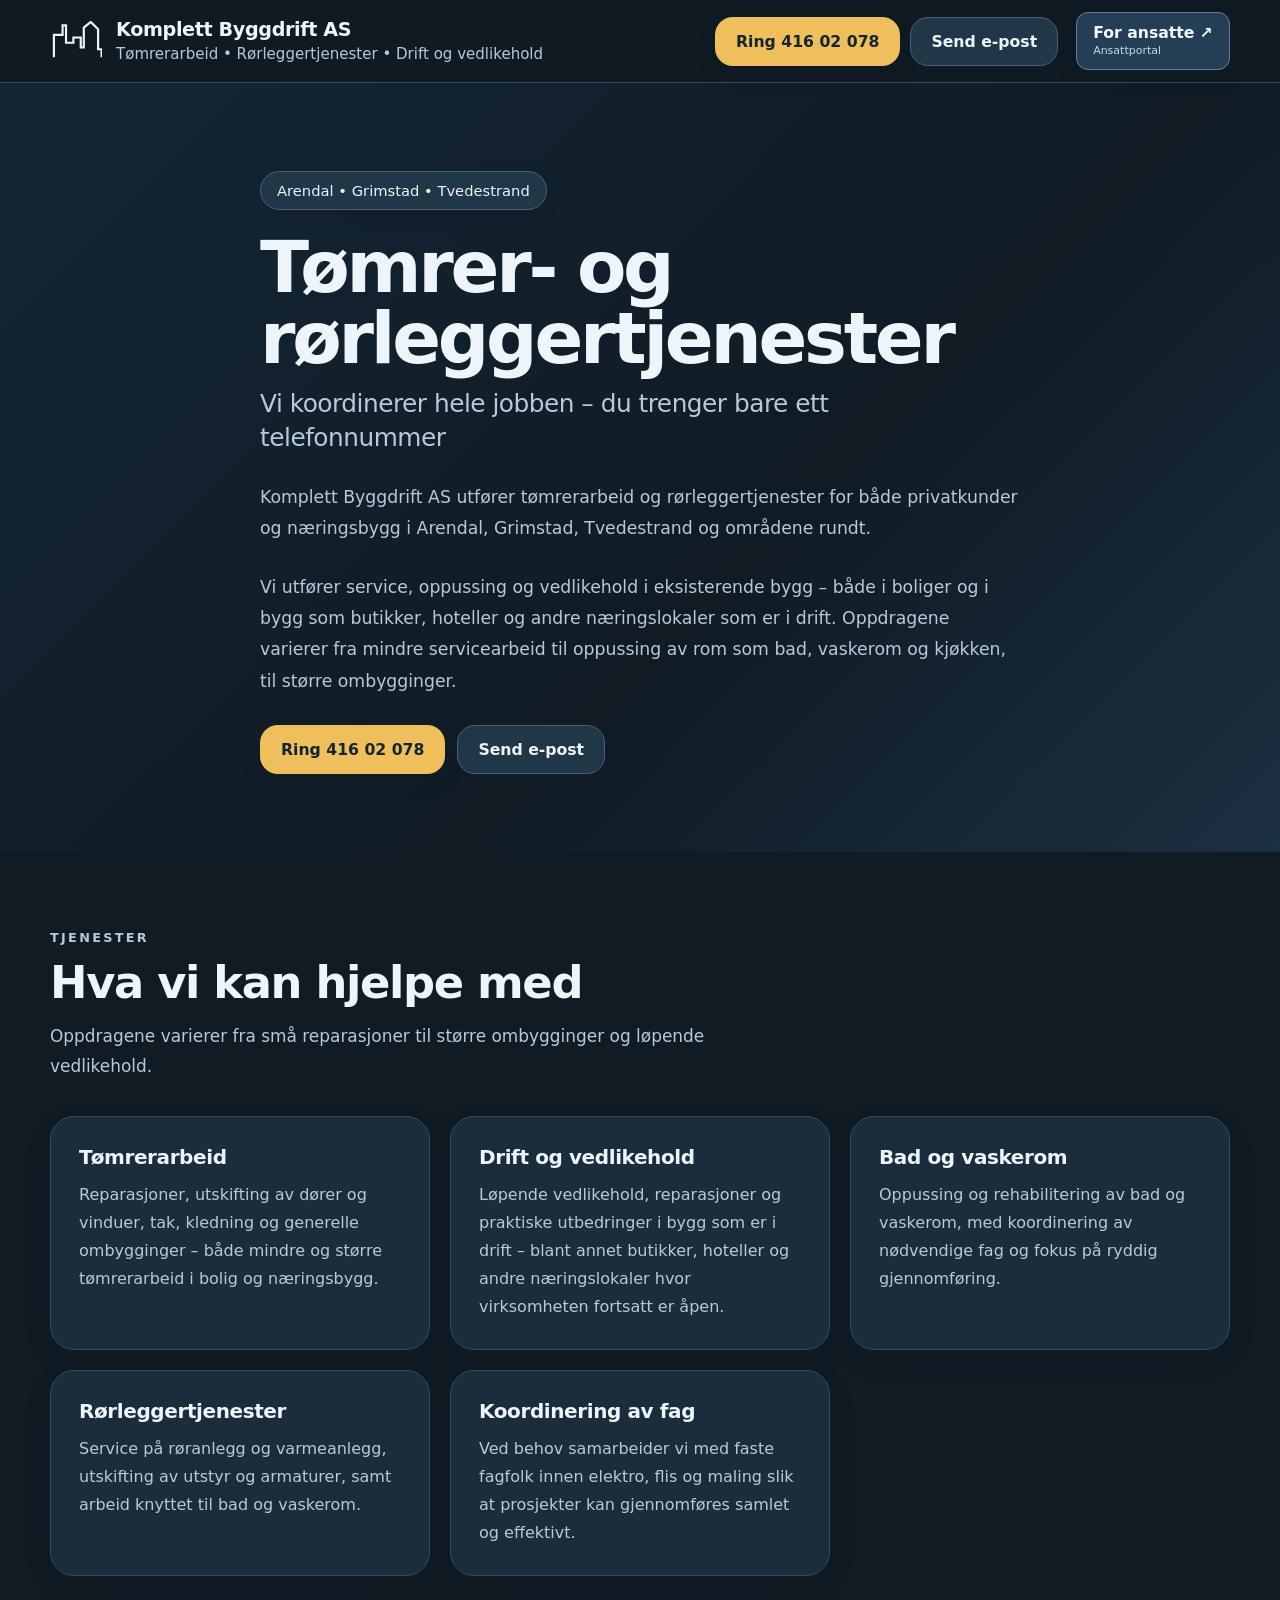
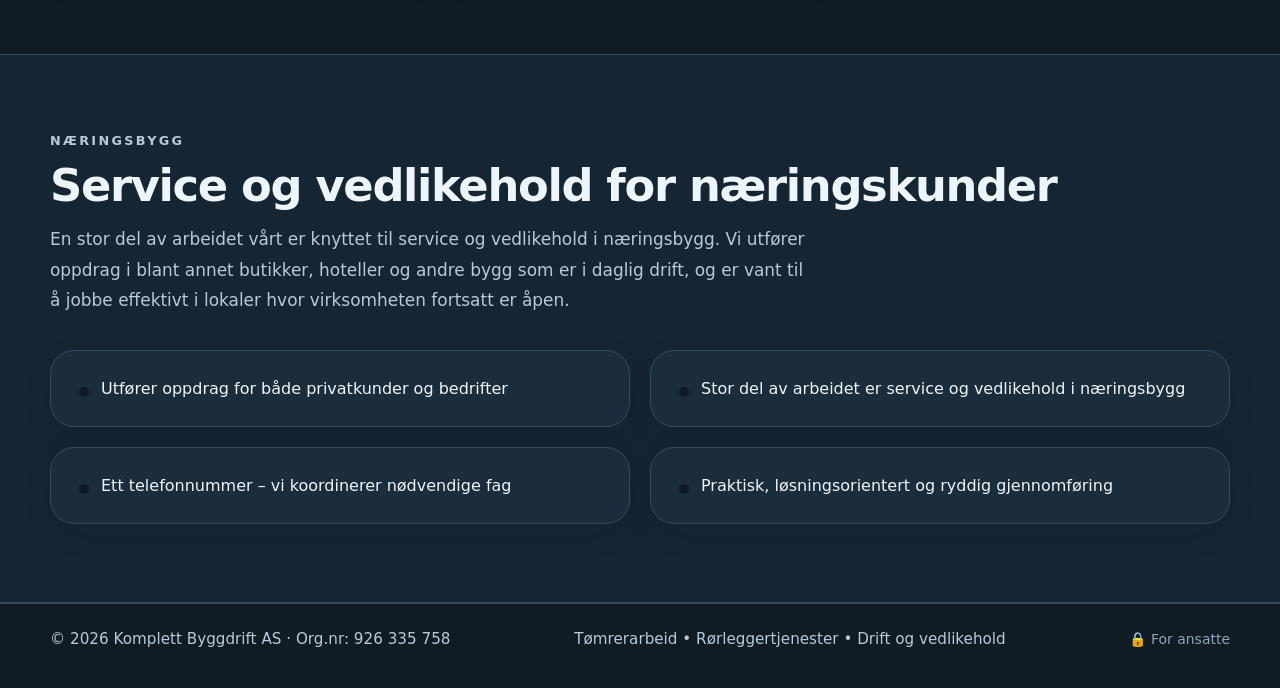
==== commit 9557c130: "Plasser For ansatte øverst til høyre på mobil og PC" ====
--- a/index.html
+++ b/index.html
@@ -432,6 +432,26 @@
       .footer { padding-bottom: 92px; }
     }
   .site-header{background:rgba(16,27,36,.96)}.hero{background:linear-gradient(135deg,#142635,#101b24 60%,#1b3042)}.eyebrow,.btn-light{background:#203747;color:#edf4fa;border-color:#496277}.btn-dark{background:#efbf5c;color:#142534}.btn-employee{background:#243f55;color:#f4f8fc;border:1px solid #648099}.faq details{background:#1b2d3b}.header-actions{flex-wrap:wrap}@media(max-width:980px){.header-inner{flex-wrap:wrap}.header-actions{display:flex;width:100%;gap:8px}.header-actions .btn{font-size:12px;padding:10px}.btn-employee{flex:1 1 100%;text-align:center}}
+
+    /* Visible employee entrance in the upper-right corner on every screen. */
+    .header-inner{display:grid;grid-template-columns:minmax(0,1fr) auto auto;gap:18px}
+    .btn-employee{display:flex;flex-direction:column;align-items:flex-start;justify-content:center;gap:2px;min-height:48px;padding:10px 16px;border-radius:12px;background:#243f55;color:#f4f8fc;border:1px solid #648099;white-space:nowrap;text-decoration:none}
+    .btn-employee small{font-size:11px;line-height:1.3;font-weight:500;color:#c5d8e8}
+    .btn-employee:hover{background:#31546e;border-color:#efbf5c}
+    .btn-employee:focus-visible{outline:3px solid #efbf5c;outline-offset:4px}
+    @media(max-width:980px){
+      .header-inner{grid-template-columns:minmax(0,1fr) auto;gap:12px}
+      .header-inner>.brand{grid-column:1;grid-row:1}
+      .header-inner>.btn-employee{grid-column:2;grid-row:1;justify-self:end;flex:none;text-align:left}
+      .header-actions{grid-column:1/-1;grid-row:2;justify-content:flex-start;width:auto}
+    }
+    @media(max-width:600px){
+      .brand{gap:8px}.brand-mark{width:32px;height:30px}
+      .brand-title{font-size:15px;line-height:1.25}.brand-sub{display:none}
+      .header-inner>.btn-employee{font-size:13px;padding:8px 12px}
+      .header-actions .btn{min-height:44px;display:inline-flex;align-items:center;justify-content:center;flex:1 1 auto}
+    }
+
 </style>
   <script type="application/ld+json">
     {
@@ -458,10 +478,11 @@
         </div>
       </div>
 
-      <div class="header-actions"><a class="btn btn-employee" href="anbudskalkulator.html">Logg inn for ansatte →</a>
+      <div class="header-actions">
         <a class="btn btn-dark" href="tel:41602078">Ring 416 02 078</a>
         <a class="btn btn-light" href="mailto:eirik@komplettbyggdrift.no">Send e-post</a>
       </div>
+      <a class="btn btn-employee" href="anbudskalkulator.html" aria-label="For ansatte – logg inn i ansattportalen"><span>For ansatte <span aria-hidden="true">↗</span></span><small>Ansattportal</small></a>
     </div>
   </header>
 
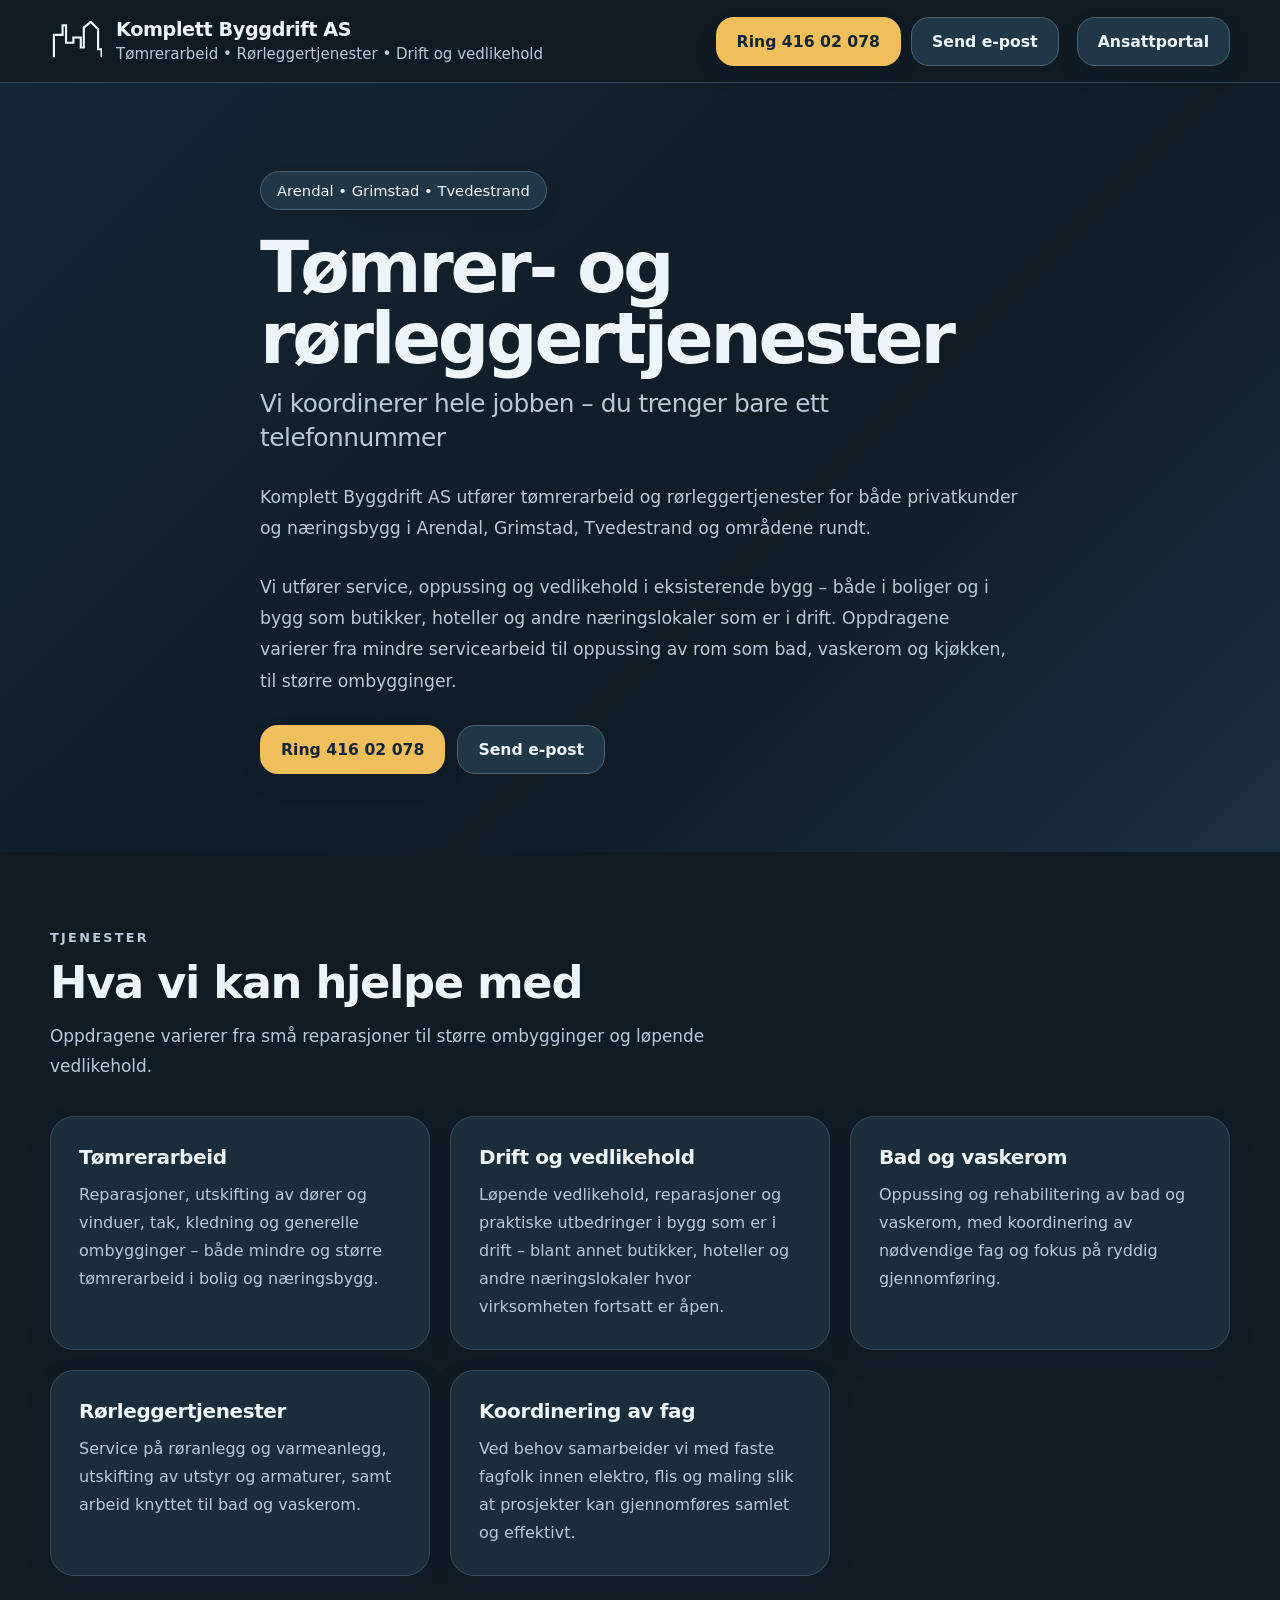
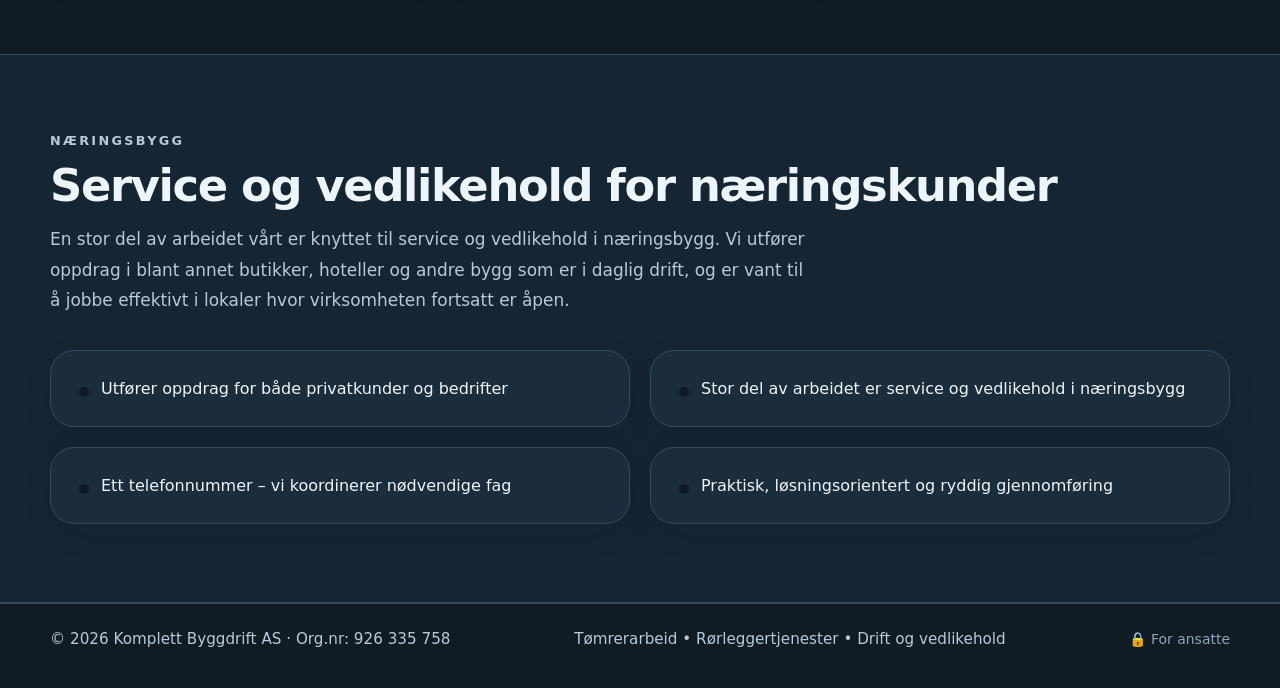
==== commit ad7217e9: "Forenkle inngangen til ansattportalen på forsiden" ====
--- a/index.html
+++ b/index.html
@@ -435,14 +435,14 @@
 
     /* Visible employee entrance in the upper-right corner on every screen. */
     .header-inner{display:grid;grid-template-columns:minmax(0,1fr) auto auto;gap:18px}
-    .btn-employee{display:flex;flex-direction:column;align-items:flex-start;justify-content:center;gap:2px;min-height:48px;padding:10px 16px;border-radius:12px;background:#243f55;color:#f4f8fc;border:1px solid #648099;white-space:nowrap;text-decoration:none}
-    .btn-employee small{font-size:11px;line-height:1.3;font-weight:500;color:#c5d8e8}
+    .btn-employee{min-height:44px;background:#203747;color:#edf4fa;border-color:#496277;white-space:nowrap}
+
     .btn-employee:hover{background:#31546e;border-color:#efbf5c}
     .btn-employee:focus-visible{outline:3px solid #efbf5c;outline-offset:4px}
     @media(max-width:980px){
       .header-inner{grid-template-columns:minmax(0,1fr) auto;gap:12px}
       .header-inner>.brand{grid-column:1;grid-row:1}
-      .header-inner>.btn-employee{grid-column:2;grid-row:1;justify-self:end;flex:none;text-align:left}
+      .header-inner>.btn-employee{grid-column:2;grid-row:1;justify-self:end;flex:none;width:auto}
       .header-actions{grid-column:1/-1;grid-row:2;justify-content:flex-start;width:auto}
     }
     @media(max-width:600px){
@@ -482,7 +482,7 @@
         <a class="btn btn-dark" href="tel:41602078">Ring 416 02 078</a>
         <a class="btn btn-light" href="mailto:eirik@komplettbyggdrift.no">Send e-post</a>
       </div>
-      <a class="btn btn-employee" href="anbudskalkulator.html" aria-label="For ansatte – logg inn i ansattportalen"><span>For ansatte <span aria-hidden="true">↗</span></span><small>Ansattportal</small></a>
+      <a class="btn btn-employee" href="anbudskalkulator.html">Ansattportal</a>
     </div>
   </header>
 
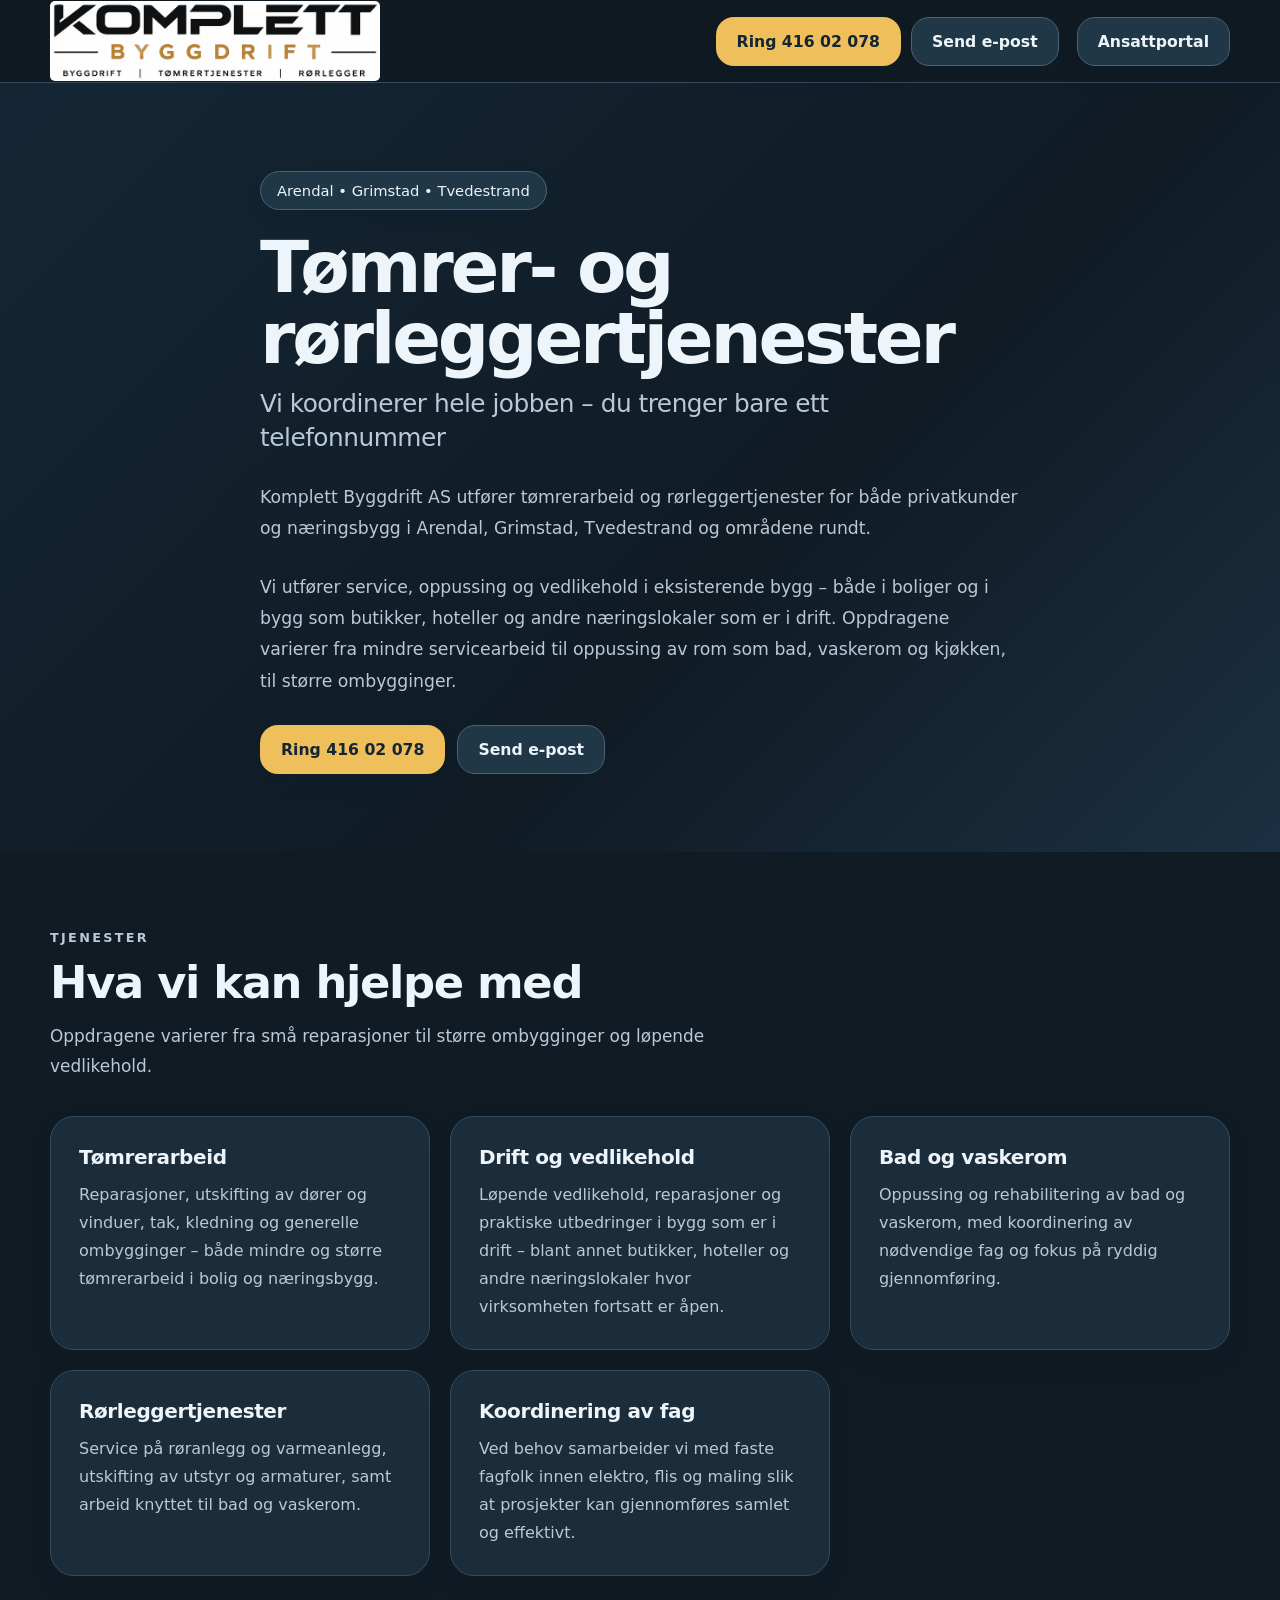
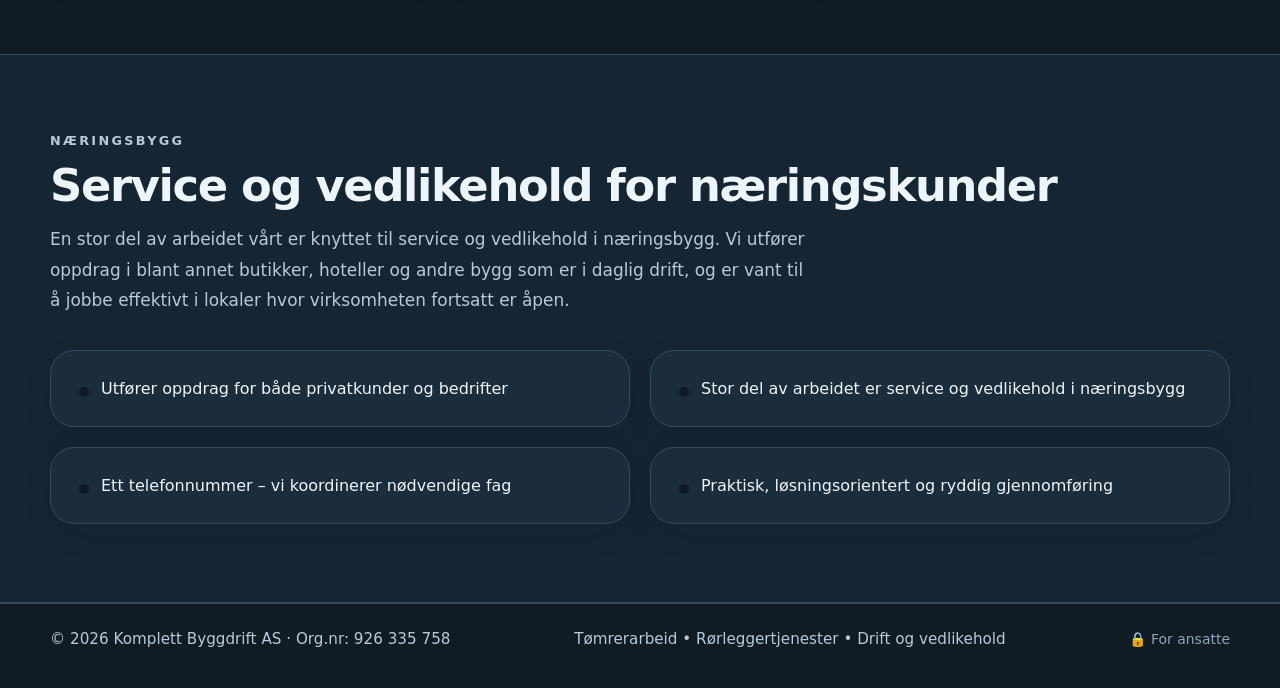
==== commit 3178f3ec: "Ta i bruk ny Komplett Byggdrift-logo på nettsiden, i portalen og PDF-er" ====
--- a/index.html
+++ b/index.html
@@ -464,19 +464,11 @@
       "description": "Tømrerarbeid, rørleggertjenester og vedlikehold i Arendal, Grimstad og Tvedestrand. Oppussing, service og arbeid i eksisterende bygg for både privat og næring."
     }
   </script>
-</head>
+<link rel="icon" href="/icon-192.png?v=20261112-logo"></head>
 <body>
   <header class="site-header">
     <div class="container header-inner">
-      <div class="brand">
-        <svg class="brand-mark" viewBox="0 0 240 180" aria-hidden="true" fill="none" xmlns="http://www.w3.org/2000/svg">
-          <path d="M18 160V62H58V18H74V98H108V74H142V120H156V28L188 2L222 36V128H238V160" stroke="currentColor" stroke-width="10" stroke-linejoin="miter" stroke-linecap="square"/>
-        </svg>
-        <div>
-          <p class="brand-title">Komplett Byggdrift AS</p>
-          <p class="brand-sub">Tømrerarbeid • Rørleggertjenester • Drift og vedlikehold</p>
-        </div>
-      </div>
+      <div class="brand"><img src="/kb-logo.png?v=20261112-logo" alt="Komplett Byggdrift AS" width="760" height="186" style="display:block;width:clamp(150px,28vw,330px);height:auto;border-radius:5px"></div>
 
       <div class="header-actions">
         <a class="btn btn-dark" href="tel:41602078">Ring 416 02 078</a>
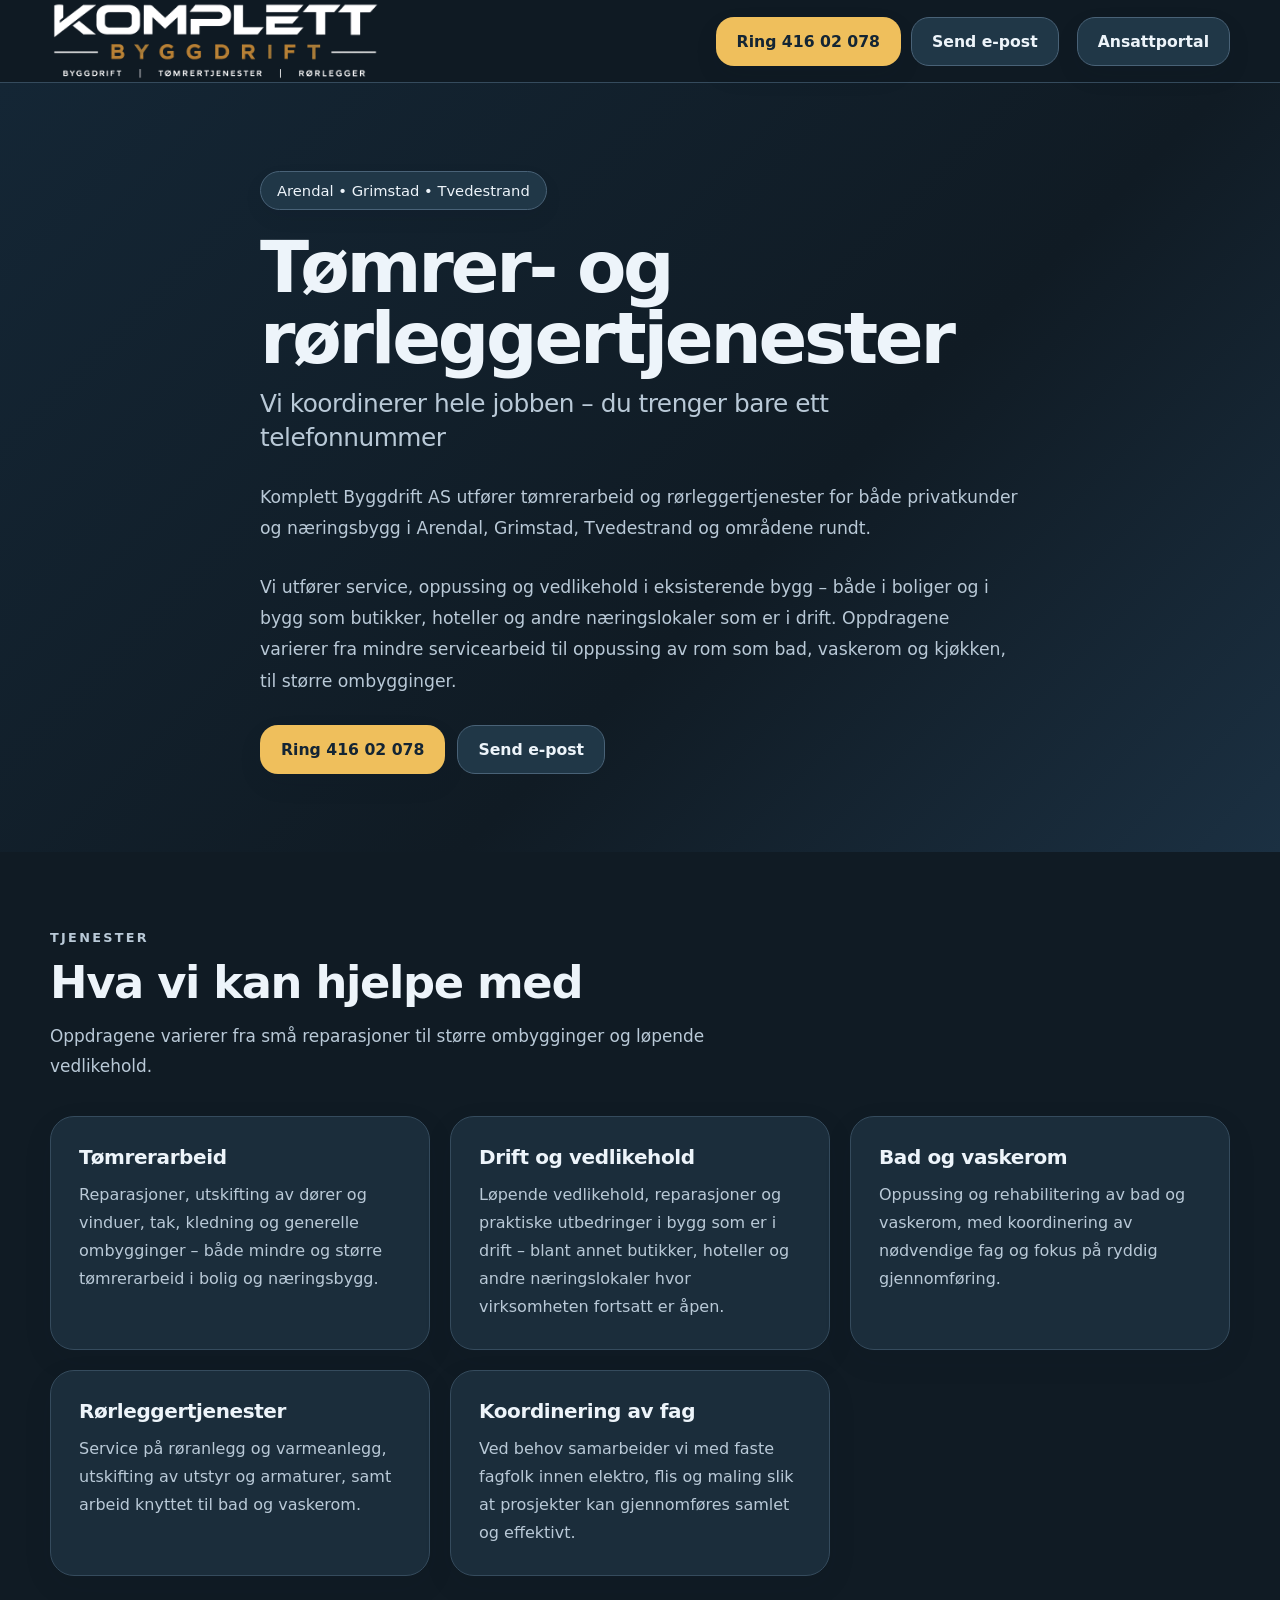
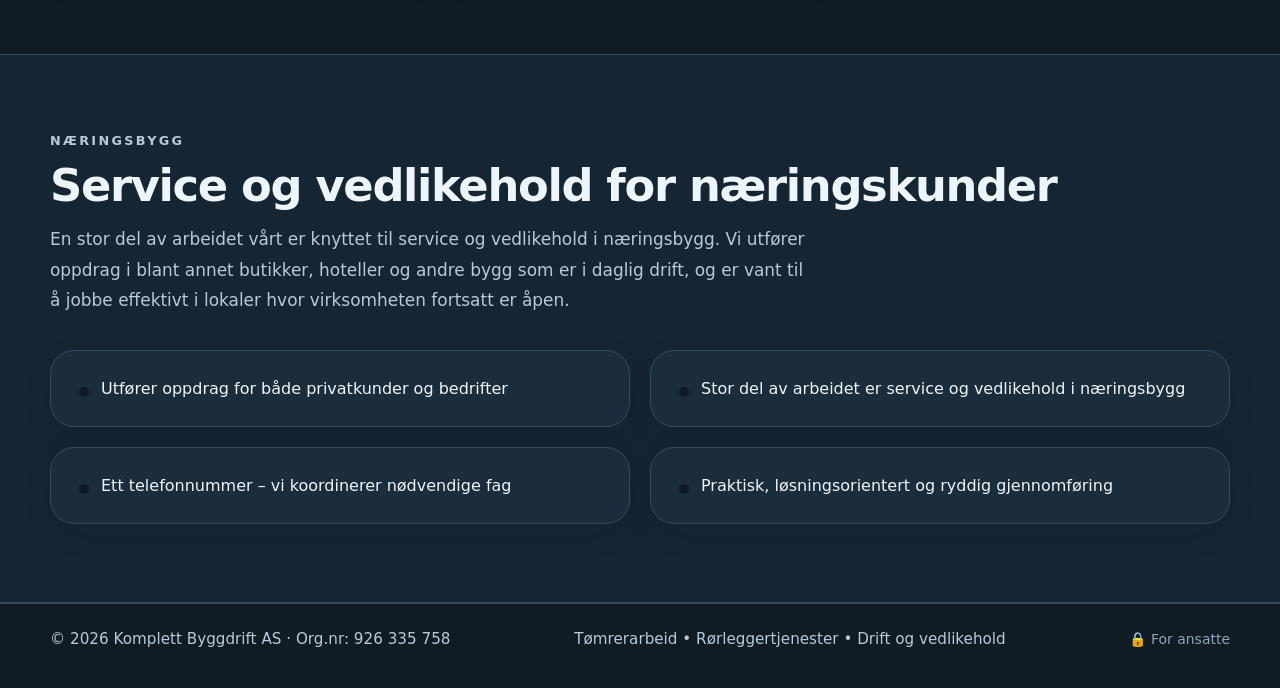
==== commit 15c7e735: "Bruk transparente logovarianter på lyse og mørke flater" ====
--- a/index.html
+++ b/index.html
@@ -468,7 +468,7 @@
 <body>
   <header class="site-header">
     <div class="container header-inner">
-      <div class="brand"><img src="/kb-logo.png?v=20261112-logo" alt="Komplett Byggdrift AS" width="760" height="186" style="display:block;width:clamp(150px,28vw,330px);height:auto;border-radius:5px"></div>
+      <div class="brand"><img src="/kb-wordmark-dark.png" alt="Komplett Byggdrift AS" width="760" height="186" style="display:block;width:clamp(150px,28vw,330px);height:auto;border-radius:5px"></div>
 
       <div class="header-actions">
         <a class="btn btn-dark" href="tel:41602078">Ring 416 02 078</a>
